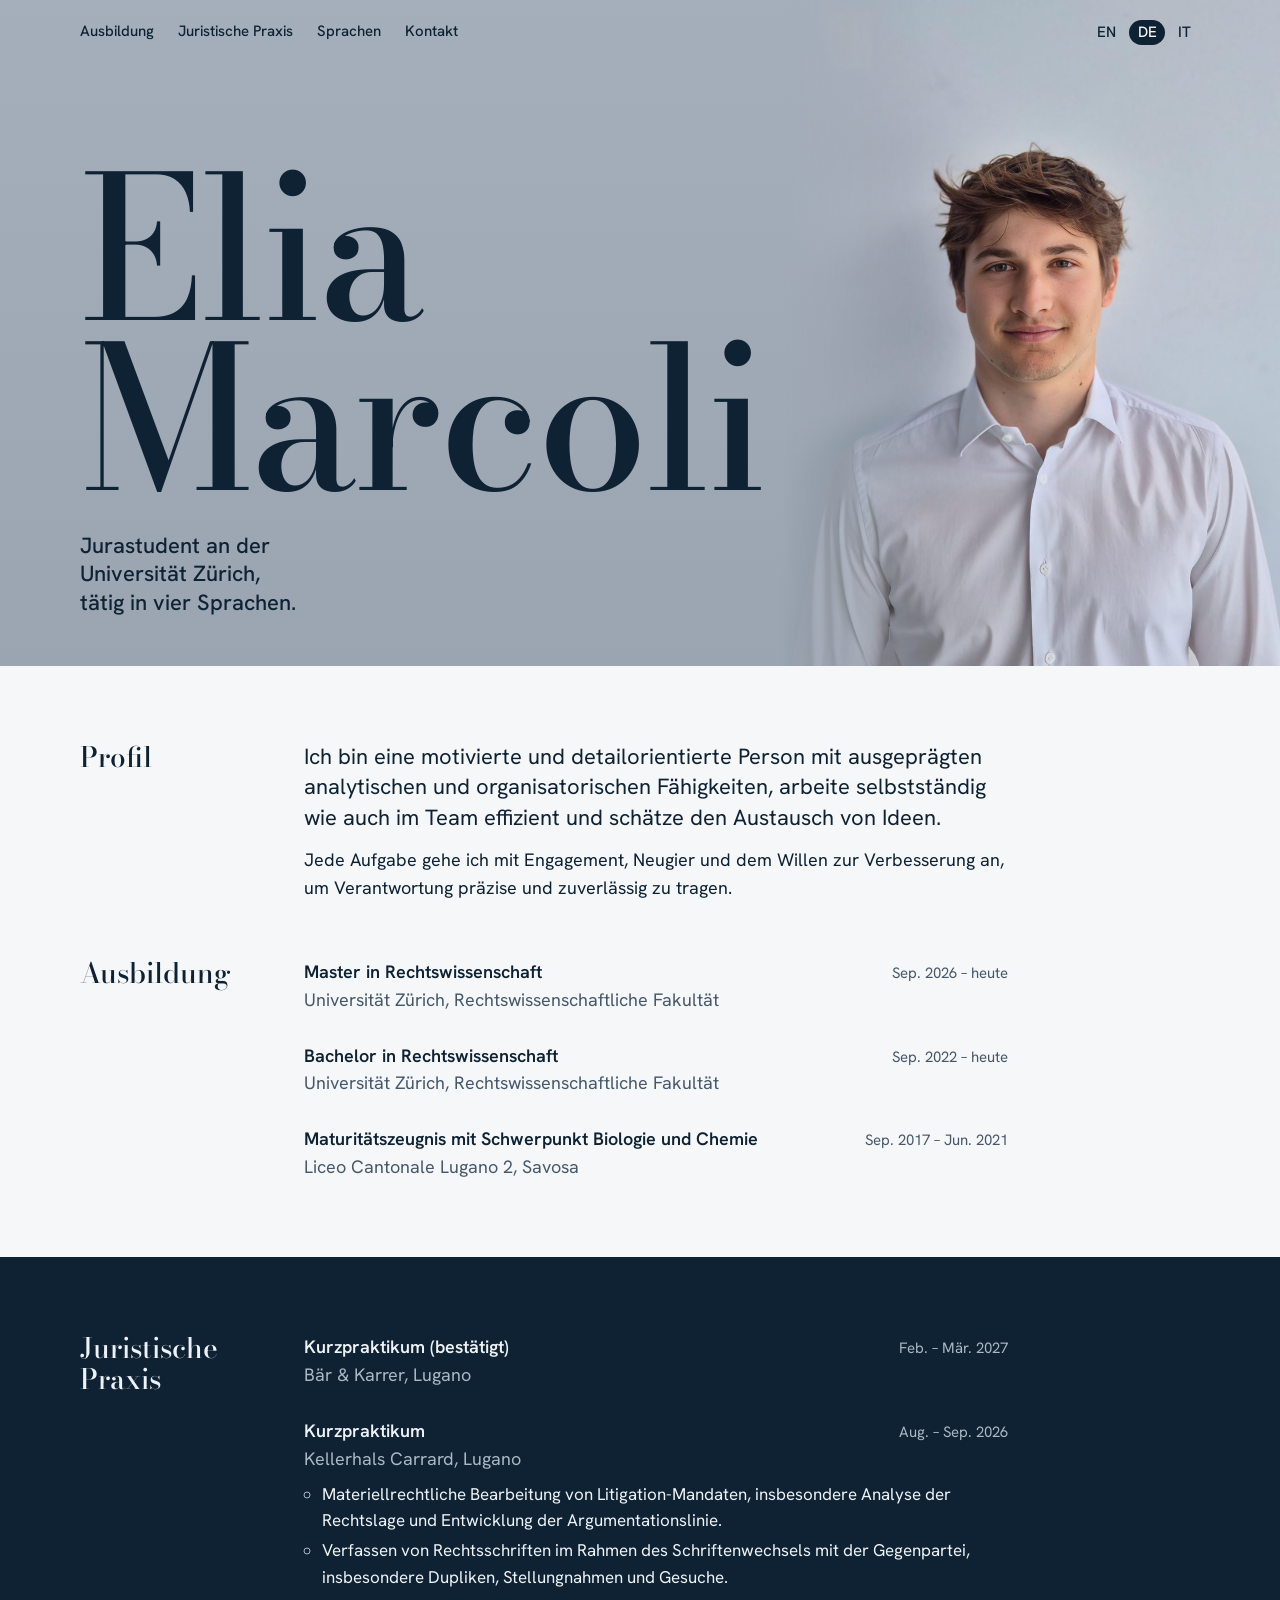
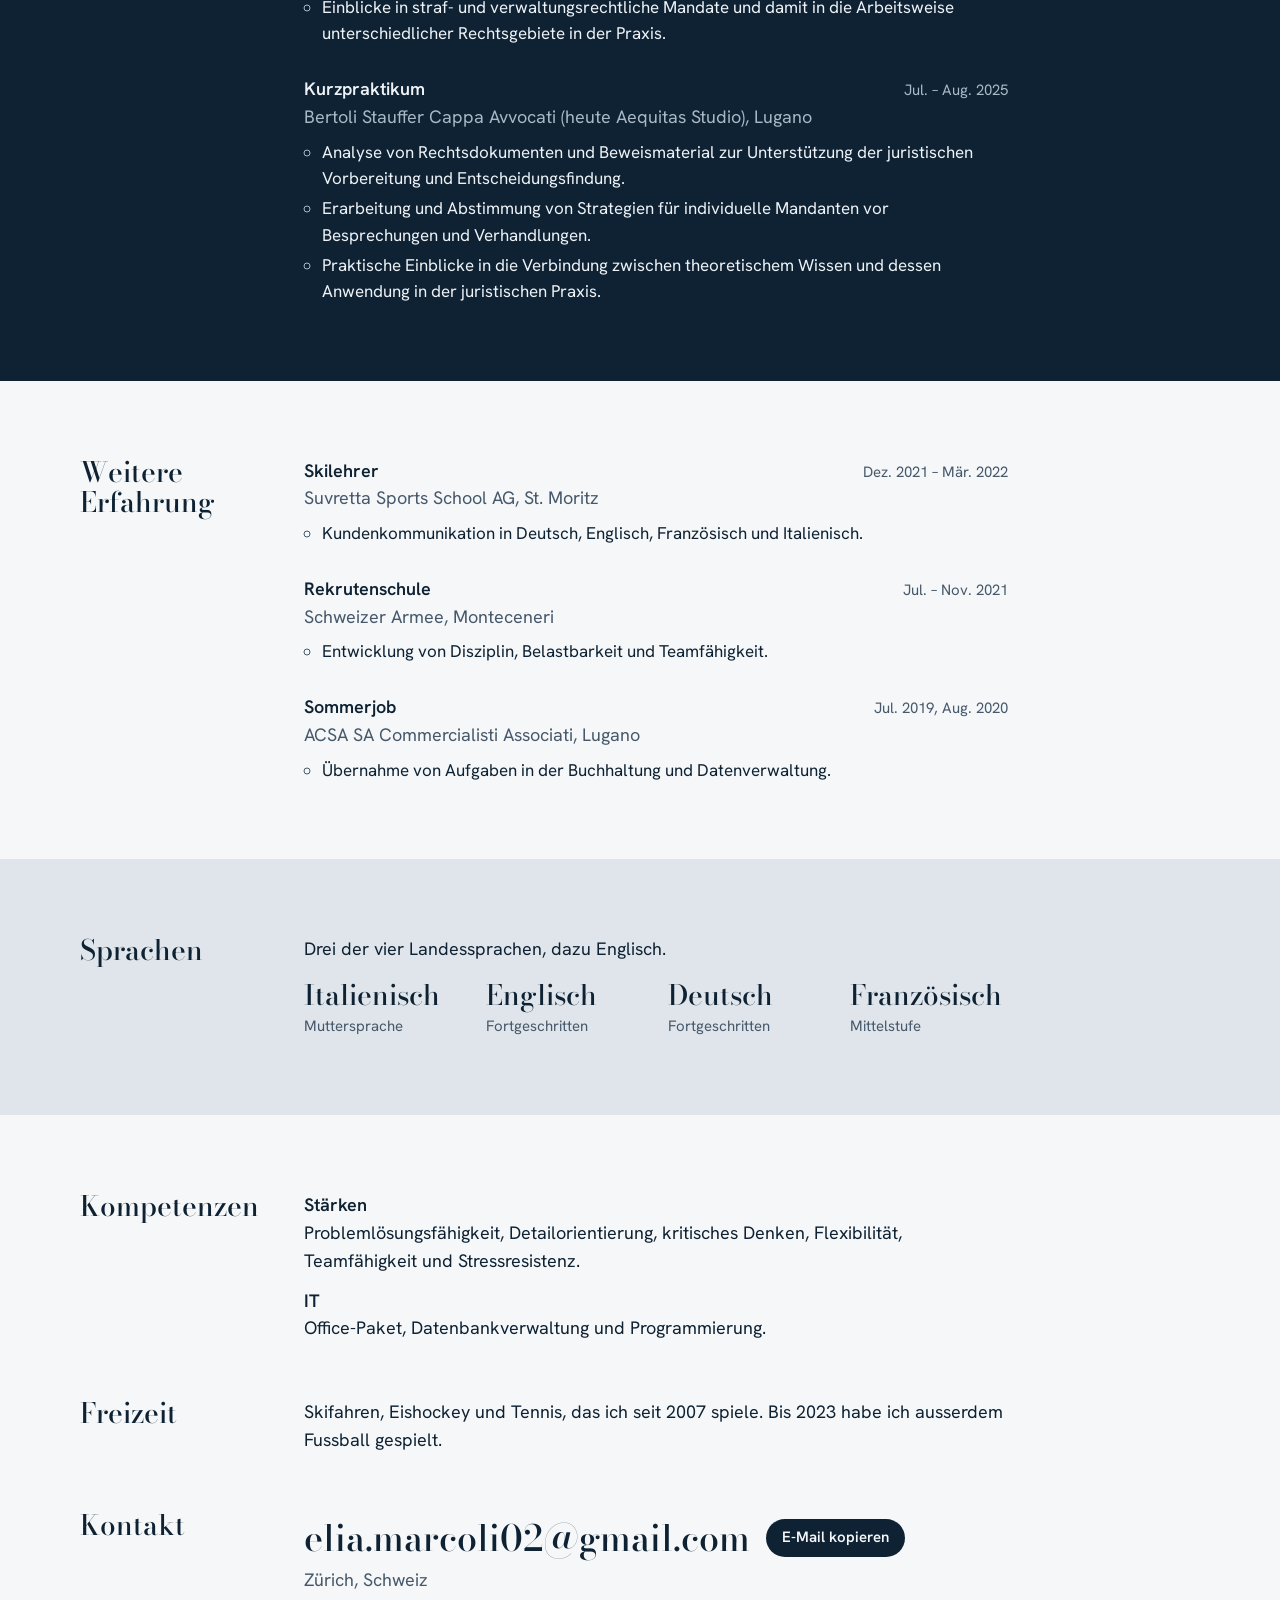
==== de/index.html @ ed9b74dc "Add files via upload" ====
<!doctype html>
<html lang="de-CH">
<head>
<meta charset="utf-8">
<meta name="viewport" content="width=device-width, initial-scale=1, viewport-fit=cover">
<title>Elia Marcoli</title>
<meta name="description" content="Elia Marcoli, Jurastudent an der Universität Zürich.">
<link rel="canonical" href="https://eliamarcoli.ch/de/">
<link rel="alternate" hreflang="en" href="https://eliamarcoli.ch/">
<link rel="alternate" hreflang="de" href="https://eliamarcoli.ch/de/">
<link rel="alternate" hreflang="it" href="https://eliamarcoli.ch/it/">
<meta property="og:title" content="Elia Marcoli">
<meta property="og:description" content="Jurastudent an der Universität Zürich.">
<meta property="og:type" content="profile">
<meta property="og:url" content="https://eliamarcoli.ch/de/">
<meta property="og:image" content="https://eliamarcoli.ch/elia-marcoli.jpg">
<link rel="preconnect" href="https://fonts.googleapis.com">
<link rel="preconnect" href="https://fonts.gstatic.com" crossorigin>
<link rel="stylesheet" href="https://fonts.googleapis.com/css2?family=Bodoni+Moda:ital,opsz,wght@0,6..96,400..700;1,6..96,400..700&family=Hanken+Grotesk:wght@400;500;600&display=swap">
<link rel="stylesheet" href="../styles.css">
</head>
<body>

<header class="hero">
  <div class="wrap">
    <nav class="top" aria-label="Abschnitte">
      <a href="#ausbildung">Ausbildung</a>
      <a href="#praxis">Juristische Praxis</a>
      <a href="#sprachen">Sprachen</a>
      <a href="#kontakt">Kontakt</a>
      <span class="lang-switch">
        <a href="../" hreflang="en" lang="en" title="English">EN</a>
        <a href="./" aria-current="page" title="Deutsch">DE</a>
        <a href="../it/" hreflang="it" lang="it" title="Italiano">IT</a>
      </span>
    </nav>
    <div>
      <h1><span>Elia</span> <span>Marcoli</span></h1>
      <p>Jurastudent an der Universität Zürich, tätig in vier Sprachen.</p>
    </div>
  </div>
  <img src="../elia-marcoli.jpg" alt="Porträt von Elia Marcoli in weissem Hemd" width="900" height="1200">
</header>

<main>
  <div class="band">
    <div class="wrap">
      <section class="sec" id="profil">
        <h2>Profil</h2>
        <div class="body">
          <p class="lead">Ich bin eine motivierte und detailorientierte Person mit ausgeprägten analytischen und organisatorischen Fähigkeiten, arbeite selbstständig wie auch im Team effizient und schätze den Austausch von Ideen.</p>
          <p>Jede Aufgabe gehe ich mit Engagement, Neugier und dem Willen zur Verbesserung an, um Verantwortung präzise und zuverlässig zu tragen.</p>
        </div>
      </section>

      <section class="sec" id="ausbildung">
        <h2>Ausbildung</h2>
        <div class="body">
          <ul class="entries">
            <li>
              <div class="entry"><strong>Master in Rechtswissenschaft</strong><time>Sep. 2026 – heute</time></div>
              <span class="place">Universität Zürich, Rechtswissenschaftliche Fakultät</span>
            </li>
            <li>
              <div class="entry"><strong>Bachelor in Rechtswissenschaft</strong><time>Sep. 2022 – heute</time></div>
              <span class="place">Universität Zürich, Rechtswissenschaftliche Fakultät</span>
            </li>
            <li>
              <div class="entry"><strong>Maturitätszeugnis mit Schwerpunkt Biologie und Chemie</strong><time>Sep. 2017 – Jun. 2021</time></div>
              <span class="place">Liceo Cantonale Lugano 2, Savosa</span>
            </li>
          </ul>
        </div>
      </section>
    </div>
  </div>

  <div class="band band--ink">
    <div class="wrap">
      <section class="sec" id="praxis">
        <h2>Juristische Praxis</h2>
        <div class="body">
          <ul class="entries">
            <li>
              <div class="entry"><strong>Kurzpraktikum (bestätigt)</strong><time>Feb. – Mär. 2027</time></div>
              <span class="place">Bär &amp; Karrer, Lugano</span>
            </li>
            <li>
              <div class="entry"><strong>Kurzpraktikum</strong><time>Aug. – Sep. 2026</time></div>
              <span class="place">Kellerhals Carrard, Lugano</span>
              <ul class="points">
                <li>Materiellrechtliche Bearbeitung von Litigation-Mandaten, insbesondere Analyse der Rechtslage und Entwicklung der Argumentationslinie.</li>
                <li>Verfassen von Rechtsschriften im Rahmen des Schriftenwechsels mit der Gegenpartei, insbesondere Dupliken, Stellungnahmen und Gesuche.</li>
                <li>Einblicke in straf- und verwaltungsrechtliche Mandate und damit in die Arbeitsweise unterschiedlicher Rechtsgebiete in der Praxis.</li>
              </ul>
            </li>
            <li>
              <div class="entry"><strong>Kurzpraktikum</strong><time>Jul. – Aug. 2025</time></div>
              <span class="place">Bertoli Stauffer Cappa Avvocati (heute Aequitas Studio), Lugano</span>
              <ul class="points">
                <li>Analyse von Rechtsdokumenten und Beweismaterial zur Unterstützung der juristischen Vorbereitung und Entscheidungsfindung.</li>
                <li>Erarbeitung und Abstimmung von Strategien für individuelle Mandanten vor Besprechungen und Verhandlungen.</li>
                <li>Praktische Einblicke in die Verbindung zwischen theoretischem Wissen und dessen Anwendung in der juristischen Praxis.</li>
              </ul>
            </li>
          </ul>
        </div>
      </section>
    </div>
  </div>

  <div class="band">
    <div class="wrap">
      <section class="sec" id="erfahrung">
        <h2>Weitere Erfahrung</h2>
        <div class="body">
          <ul class="entries">
            <li>
              <div class="entry"><strong>Skilehrer</strong><time>Dez. 2021 – Mär. 2022</time></div>
              <span class="place">Suvretta Sports School AG, St. Moritz</span>
              <ul class="points">
                <li>Kundenkommunikation in Deutsch, Englisch, Französisch und Italienisch.</li>
              </ul>
            </li>
            <li>
              <div class="entry"><strong>Rekrutenschule</strong><time>Jul. – Nov. 2021</time></div>
              <span class="place">Schweizer Armee, Monteceneri</span>
              <ul class="points">
                <li>Entwicklung von Disziplin, Belastbarkeit und Teamfähigkeit.</li>
              </ul>
            </li>
            <li>
              <div class="entry"><strong>Sommerjob</strong><time>Jul. 2019, Aug. 2020</time></div>
              <span class="place">ACSA SA Commercialisti Associati, Lugano</span>
              <ul class="points">
                <li>Übernahme von Aufgaben in der Buchhaltung und Datenverwaltung.</li>
              </ul>
            </li>
          </ul>
        </div>
      </section>
    </div>
  </div>

  <div class="band band--wall">
    <div class="wrap">
      <section class="sec" id="sprachen">
        <h2>Sprachen</h2>
        <div class="body">
          <p>Drei der vier Landessprachen, dazu Englisch.</p>
          <ul class="langs">
            <li><b>Italienisch</b><span>Muttersprache</span></li>
            <li><b>Englisch</b><span>Fortgeschritten</span></li>
            <li><b>Deutsch</b><span>Fortgeschritten</span></li>
            <li><b>Französisch</b><span>Mittelstufe</span></li>
          </ul>
        </div>
      </section>
    </div>
  </div>

  <div class="band">
    <div class="wrap">
      <section class="sec" id="kompetenzen">
        <h2>Kompetenzen</h2>
        <div class="body">
          <dl class="skills">
            <div><dt>Stärken</dt><dd>Problemlösungsfähigkeit, Detailorientierung, kritisches Denken, Flexibilität, Teamfähigkeit und Stressresistenz.</dd></div>
            <div><dt>IT</dt><dd>Office-Paket, Datenbankverwaltung und Programmierung.</dd></div>
          </dl>
        </div>
      </section>

      <section class="sec" id="freizeit">
        <h2>Freizeit</h2>
        <div class="body">
          <p>Skifahren, Eishockey und Tennis, das ich seit 2007 spiele. Bis 2023 habe ich ausserdem Fussball gespielt.</p>
        </div>
      </section>

      <section class="sec" id="kontakt">
        <h2>Kontakt</h2>
        <div class="body">
          <div class="contact">
            <span class="addr" id="email">elia.marcoli02@gmail.com</span>
            <button type="button" id="copy" data-done="Kopiert" data-fallback="Mit Ctrl+C kopieren">E-Mail kopieren</button>
          </div>
          <p class="place">Zürich, Schweiz</p>
        </div>
      </section>
    </div>
  </div>
</main>

<script>
  const btn = document.getElementById('copy');
  const addr = document.getElementById('email');
  const label = btn.textContent;
  btn.addEventListener('click', async () => {
    try {
      await navigator.clipboard.writeText(addr.textContent);
      btn.textContent = btn.dataset.done;
    } catch (e) {
      const range = document.createRange();
      range.selectNodeContents(addr);
      const sel = getSelection();
      sel.removeAllRanges();
      sel.addRange(range);
      btn.textContent = btn.dataset.fallback;
    }
    setTimeout(() => { btn.textContent = label; }, 2500);
  });
</script>
</body>
</html>
---- styles.css ----
/* The portrait's wall colour opens the page, so the photo dissolves into the
   hero. Below, a plain two-column CV: section title left, entries right. */
:root {
  color-scheme: light;
  --wall: #a5afbb;
  --wall-low: #9ba5b1;
  --wall-pale: #dfe5eb;
  --paper: #f5f7f9;
  --ink: #0e2233;
  --ink-soft: #46586a;
  --on-ink: #eef2f6;
  --on-ink-soft: #a9b8c6;
  --display: "Bodoni Moda", "Didot", "Bodoni 72", Georgia, serif;
  --text: "Hanken Grotesk", "Helvetica Neue", Arial, sans-serif;
}

* { box-sizing: border-box; }
html { scroll-behavior: smooth; }
body {
  margin: 0;
  background: var(--paper);
  color: var(--ink);
  font-family: var(--text);
  font-size: 1.125rem;
  line-height: 1.55;
  -webkit-font-smoothing: antialiased;
}
img { max-width: 100%; }
a { color: inherit; }
:focus-visible { outline: 2px solid currentColor; outline-offset: 3px; }

.wrap {
  max-width: 72rem;
  margin-inline: auto;
  padding-left: max(16px, env(safe-area-inset-left, 0px));
  padding-right: max(16px, env(safe-area-inset-right, 0px));
}

/* Hero */
.hero {
  position: relative;
  overflow: hidden;
  background: linear-gradient(180deg, var(--wall) 0%, var(--wall-low) 100%);
}
.hero .wrap {
  position: relative;
  z-index: 1;
  display: flex;
  flex-direction: column;
  justify-content: space-between;
  gap: 3rem;
  min-height: clamp(34rem, 52vw, 46rem);
  padding-block: 1.25rem 3rem;
}
.top { display: flex; flex-wrap: wrap; gap: .25rem 1.5rem; font-size: .9375rem; font-weight: 500; }
.top a { text-decoration: none; }
.top a:hover { text-decoration: underline; text-underline-offset: .2em; }
.lang-switch { margin-left: auto; display: flex; gap: .25rem; }
.lang-switch a { padding: .05rem .55rem; border-radius: 999px; }
.lang-switch a[aria-current="page"] { background: var(--ink); color: var(--paper); }
.lang-switch a:not([aria-current]):hover { text-decoration: underline; text-underline-offset: .2em; }
.hero h1 {
  margin: 0;
  font-family: var(--display);
  font-size: clamp(4.75rem, 15.5vw, 13.5rem);
  font-weight: 500;
  font-variation-settings: "opsz" 14;
  line-height: .86;
  letter-spacing: -.02em;
}
.hero h1 span { display: block; }
.hero p { margin: 1.75rem 0 0; font-size: 1.375rem; line-height: 1.3; font-weight: 500; max-width: 24ch; text-wrap: balance; }
.hero img {
  position: absolute;
  right: 0;
  bottom: 0;
  height: 100%;
  width: auto;
  max-width: none;
  -webkit-mask-image: linear-gradient(to right, transparent 0, #000 30%);
  mask-image: linear-gradient(to right, transparent 0, #000 30%);
}

/* Sections */
.band { padding-block: clamp(1.5rem, 4vw, 3rem); }
.band--ink { background: var(--ink); color: var(--on-ink); }
.band--wall { background: var(--wall-pale); }
.sec {
  display: grid;
  grid-template-columns: 11rem minmax(0, 1fr);
  gap: .5rem 3rem;
  padding-block: 1.75rem;
  scroll-margin-top: 1rem;
}
.sec h2 {
  margin: 0;
  font-family: var(--display);
  font-size: 1.75rem;
  font-weight: 500;
  line-height: 1.1;
  text-wrap: balance;
}
.body { min-width: 0; max-width: 44rem; }
.body > p { margin: 0; }
.body > p + p { margin-top: .75rem; }
.lead { font-size: 1.375rem; line-height: 1.4; }

.entries { list-style: none; margin: 0; padding: 0; display: grid; gap: 1.75rem; }
.entry { display: flex; flex-wrap: wrap; justify-content: space-between; gap: 0 1.5rem; align-items: baseline; }
.entry strong { font-weight: 600; }
.entry time { font-size: .9375rem; color: var(--ink-soft); font-variant-numeric: tabular-nums; white-space: nowrap; }
.place { display: block; color: var(--ink-soft); }
.band--ink .entry time, .band--ink .place { color: var(--on-ink-soft); }
.points { margin: .5rem 0 0; padding-left: 1.1rem; font-size: 1.0625rem; }
.points li + li { margin-top: .25rem; }
.points li::marker { color: var(--ink-soft); }
.band--ink .points li::marker { color: var(--on-ink-soft); }

.skills { margin: 0; display: grid; gap: .75rem; }
.skills dt { font-weight: 600; }
.skills dd { margin: 0; }

.langs { list-style: none; margin: 1rem 0 0; padding: 0; display: grid; grid-template-columns: repeat(auto-fit, minmax(9rem, 1fr)); gap: 1rem 1.5rem; }
.langs b { display: block; font-family: var(--display); font-size: 1.75rem; font-weight: 500; line-height: 1.15; }
.langs span { font-size: .9375rem; color: var(--ink-soft); }

.contact { display: flex; flex-wrap: wrap; align-items: center; gap: .5rem 1rem; }
.addr { font-family: var(--display); font-size: clamp(1.5rem, 4vw, 2.25rem); font-weight: 500; overflow-wrap: anywhere; min-width: 0; }
button {
  font: inherit; font-size: .9375rem; font-weight: 600;
  color: var(--paper); background: var(--ink);
  border: 0; border-radius: 999px;
  padding: .45rem 1rem; cursor: pointer;
}
button:hover { background: var(--ink-soft); }

@media (max-width: 820px) {
  .hero .wrap { min-height: 0; gap: 2rem; padding-block-end: 1.5rem; }
  .hero img {
    position: static;
    display: block;
    width: min(100%, 30rem);
    height: auto;
    margin-left: auto;
    -webkit-mask-image: linear-gradient(to bottom, transparent 0, #000 18%);
    mask-image: linear-gradient(to bottom, transparent 0, #000 18%);
  }
  .sec { grid-template-columns: minmax(0, 1fr); }
  .sec h2 { margin-bottom: .75rem; }
}
@media (prefers-reduced-motion: reduce) { html { scroll-behavior: auto; } }
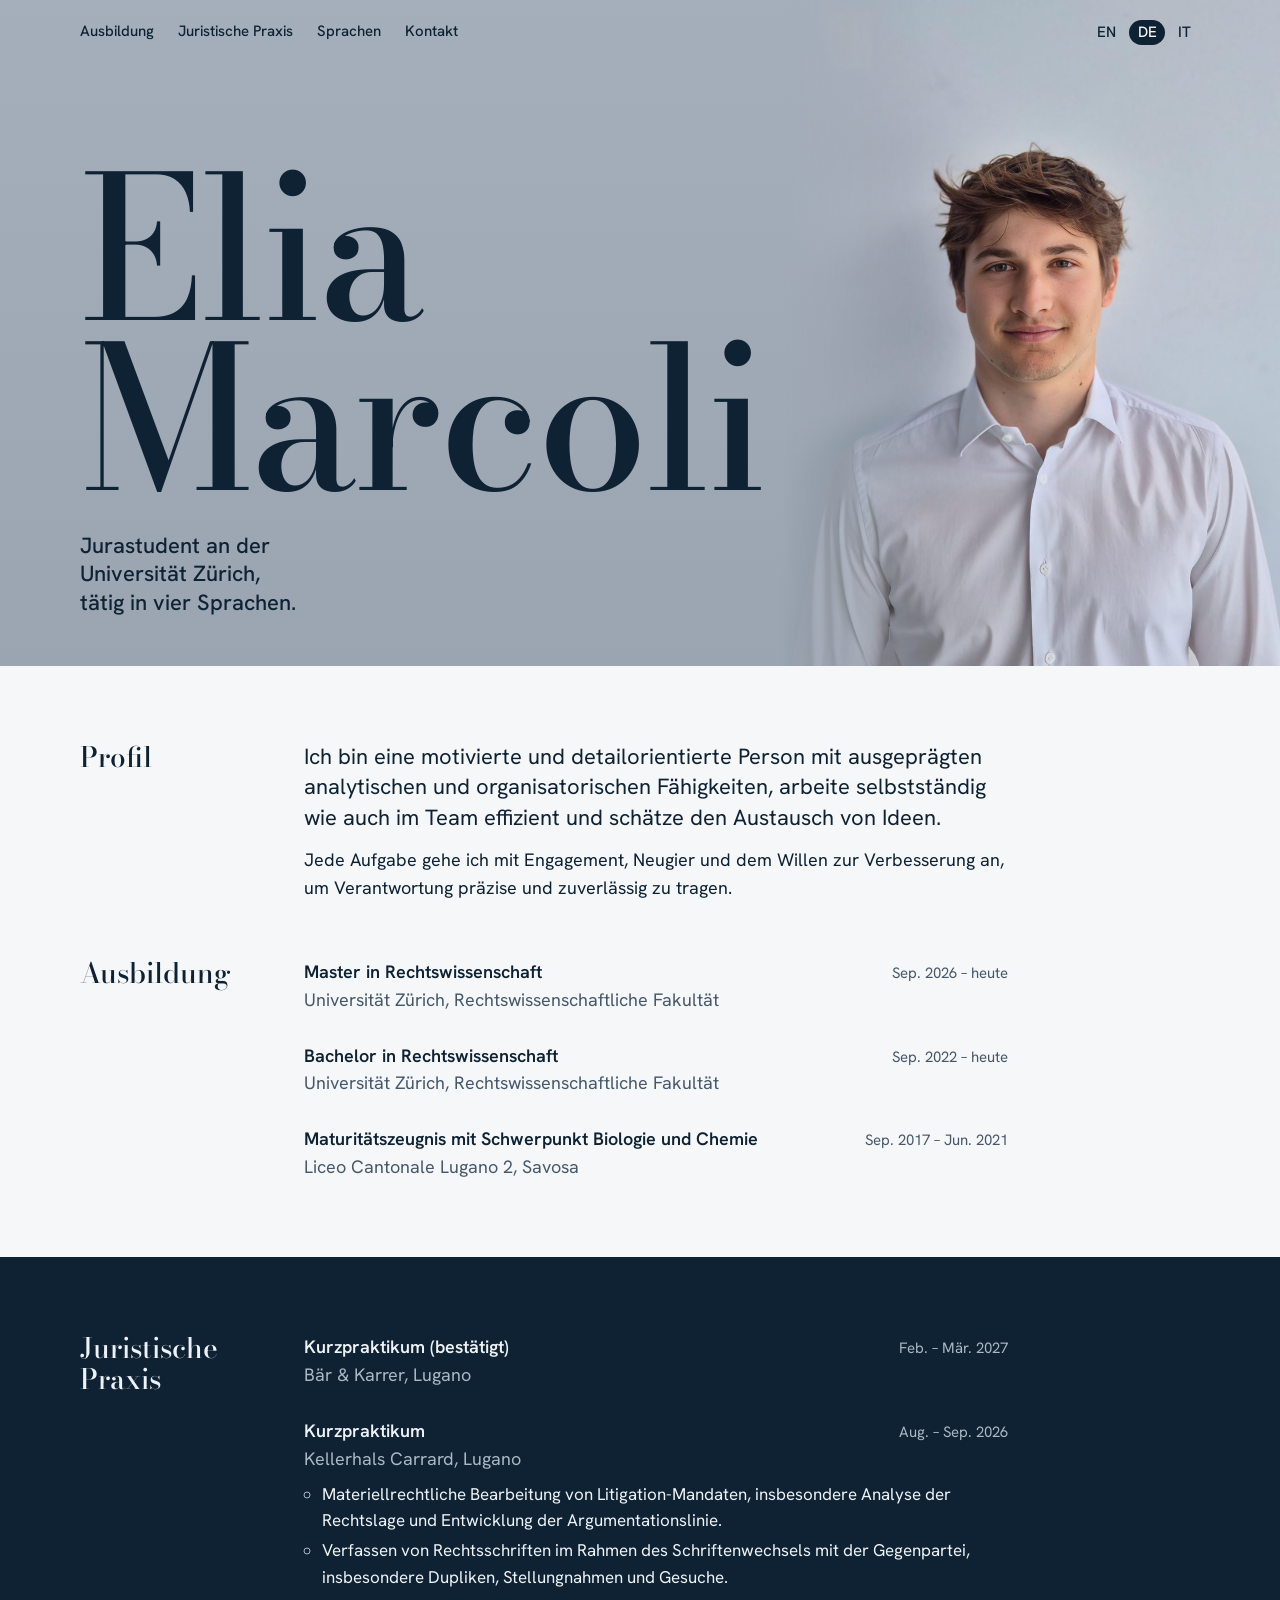
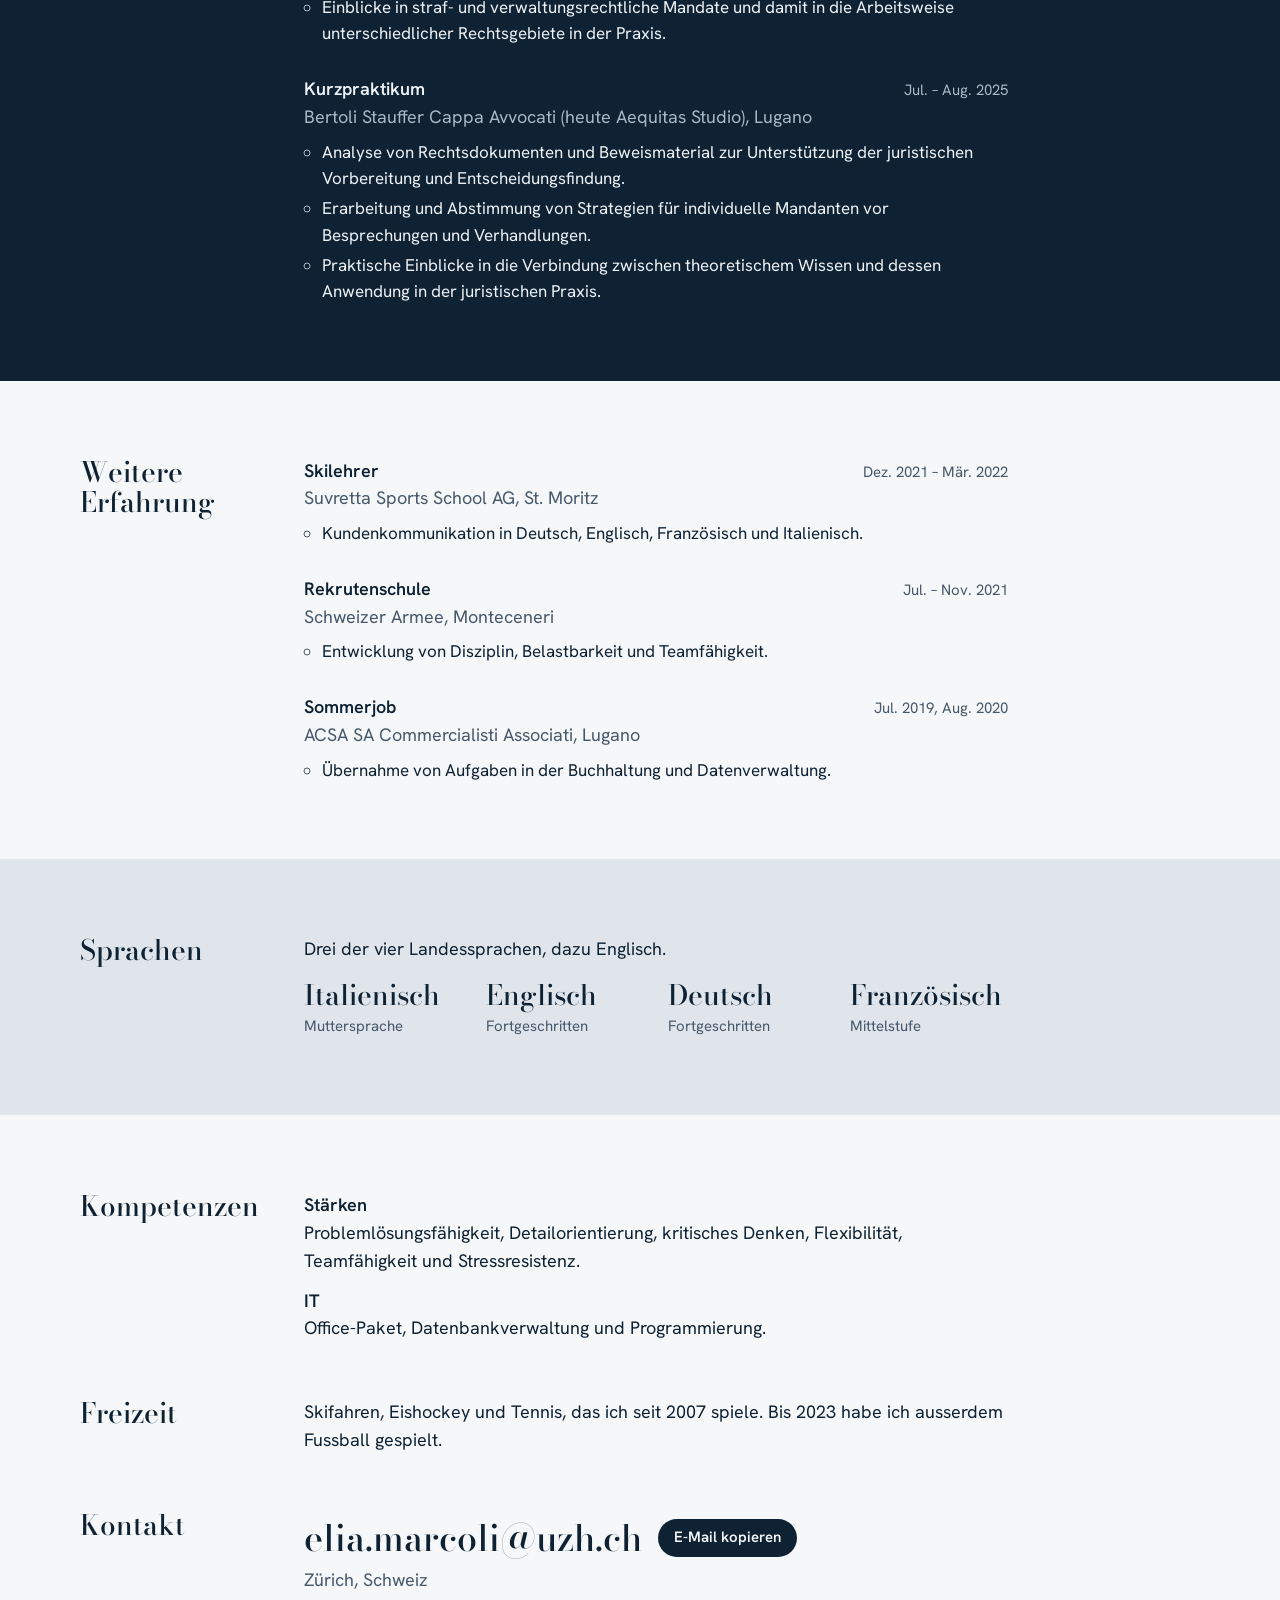
==== commit dea84fcc: "Add files via upload" ====
--- a/de/index.html
+++ b/de/index.html
@@ -182,7 +182,7 @@
         <h2>Kontakt</h2>
         <div class="body">
           <div class="contact">
-            <span class="addr" id="email">elia.marcoli02@gmail.com</span>
+            <span class="addr" id="email">elia.marcoli@uzh.ch</span>
             <button type="button" id="copy" data-done="Kopiert" data-fallback="Mit Ctrl+C kopieren">E-Mail kopieren</button>
           </div>
           <p class="place">Zürich, Schweiz</p>
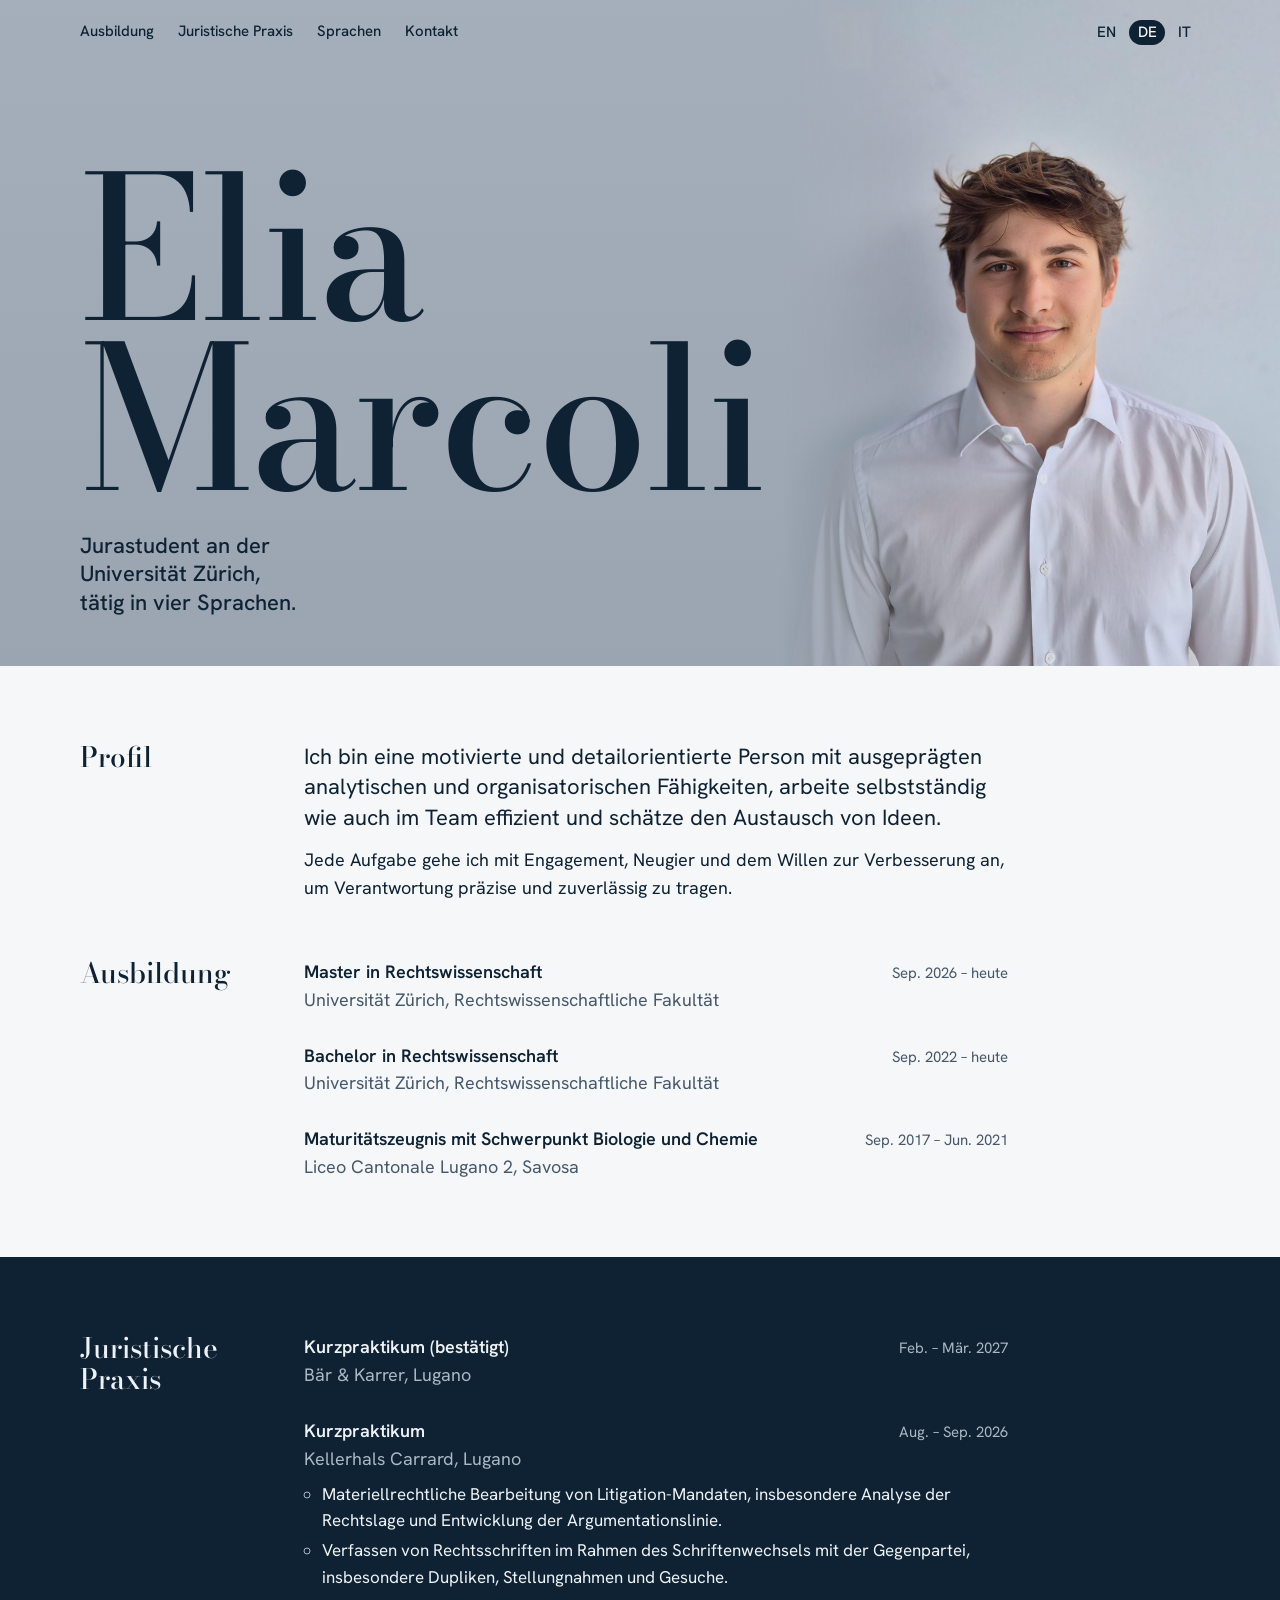
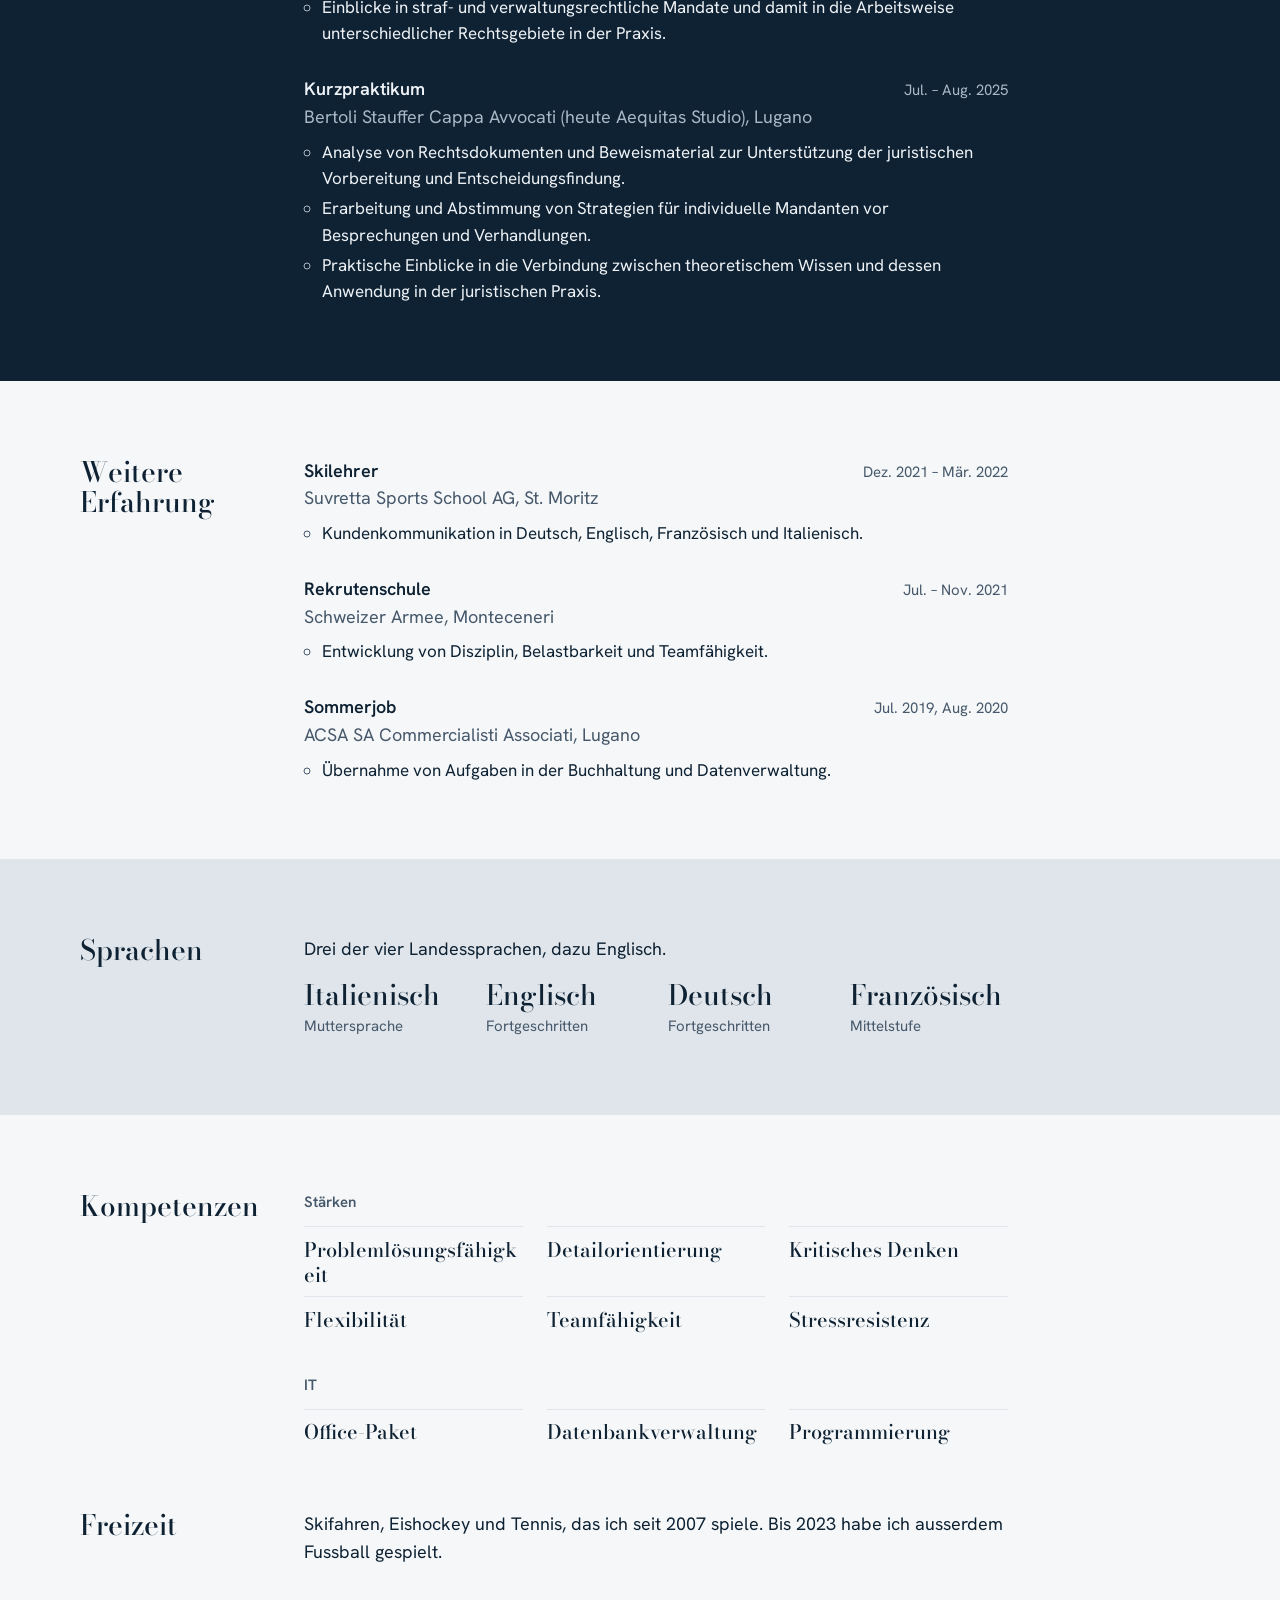
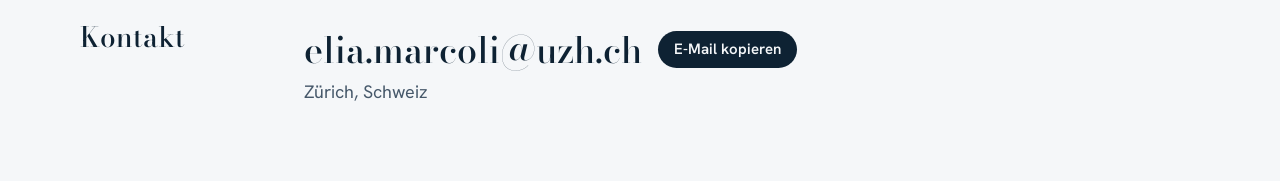
==== commit 29743111: "Add files via upload" ====
--- a/de/index.html
+++ b/de/index.html
@@ -164,10 +164,27 @@
       <section class="sec" id="kompetenzen">
         <h2>Kompetenzen</h2>
         <div class="body">
-          <dl class="skills">
-            <div><dt>Stärken</dt><dd>Problemlösungsfähigkeit, Detailorientierung, kritisches Denken, Flexibilität, Teamfähigkeit und Stressresistenz.</dd></div>
-            <div><dt>IT</dt><dd>Office-Paket, Datenbankverwaltung und Programmierung.</dd></div>
-          </dl>
+          <div class="skills">
+            <div>
+              <h3>Stärken</h3>
+              <ul>
+                <li>Problemlösungsfähigkeit</li>
+                <li>Detailorientierung</li>
+                <li>Kritisches Denken</li>
+                <li>Flexibilität</li>
+                <li>Teamfähigkeit</li>
+                <li>Stressresistenz</li>
+              </ul>
+            </div>
+            <div>
+              <h3>IT</h3>
+              <ul>
+                <li>Office-Paket</li>
+                <li>Datenbankverwaltung</li>
+                <li>Programmierung</li>
+              </ul>
+            </div>
+          </div>
         </div>
       </section>
 
--- a/styles.css
+++ b/styles.css
@@ -116,9 +116,18 @@
 .points li::marker { color: var(--ink-soft); }
 .band--ink .points li::marker { color: var(--on-ink-soft); }
 
-.skills { margin: 0; display: grid; gap: .75rem; }
-.skills dt { font-weight: 600; }
-.skills dd { margin: 0; }
+.skills { display: grid; gap: 2rem; }
+.skills h3 { margin: 0 0 .75rem; font-size: .9375rem; font-weight: 600; color: var(--ink-soft); }
+.skills ul {
+  list-style: none; margin: 0; padding: 0;
+  display: grid; grid-template-columns: repeat(auto-fill, minmax(13rem, 1fr)); gap: 0 1.5rem;
+}
+.skills li {
+  padding-block: .6rem;
+  border-top: 1px solid var(--wall-pale);
+  font-family: var(--display); font-size: 1.25rem; font-weight: 500; line-height: 1.25;
+  hyphens: auto; overflow-wrap: break-word;
+}
 
 .langs { list-style: none; margin: 1rem 0 0; padding: 0; display: grid; grid-template-columns: repeat(auto-fit, minmax(9rem, 1fr)); gap: 1rem 1.5rem; }
 .langs b { display: block; font-family: var(--display); font-size: 1.75rem; font-weight: 500; line-height: 1.15; }
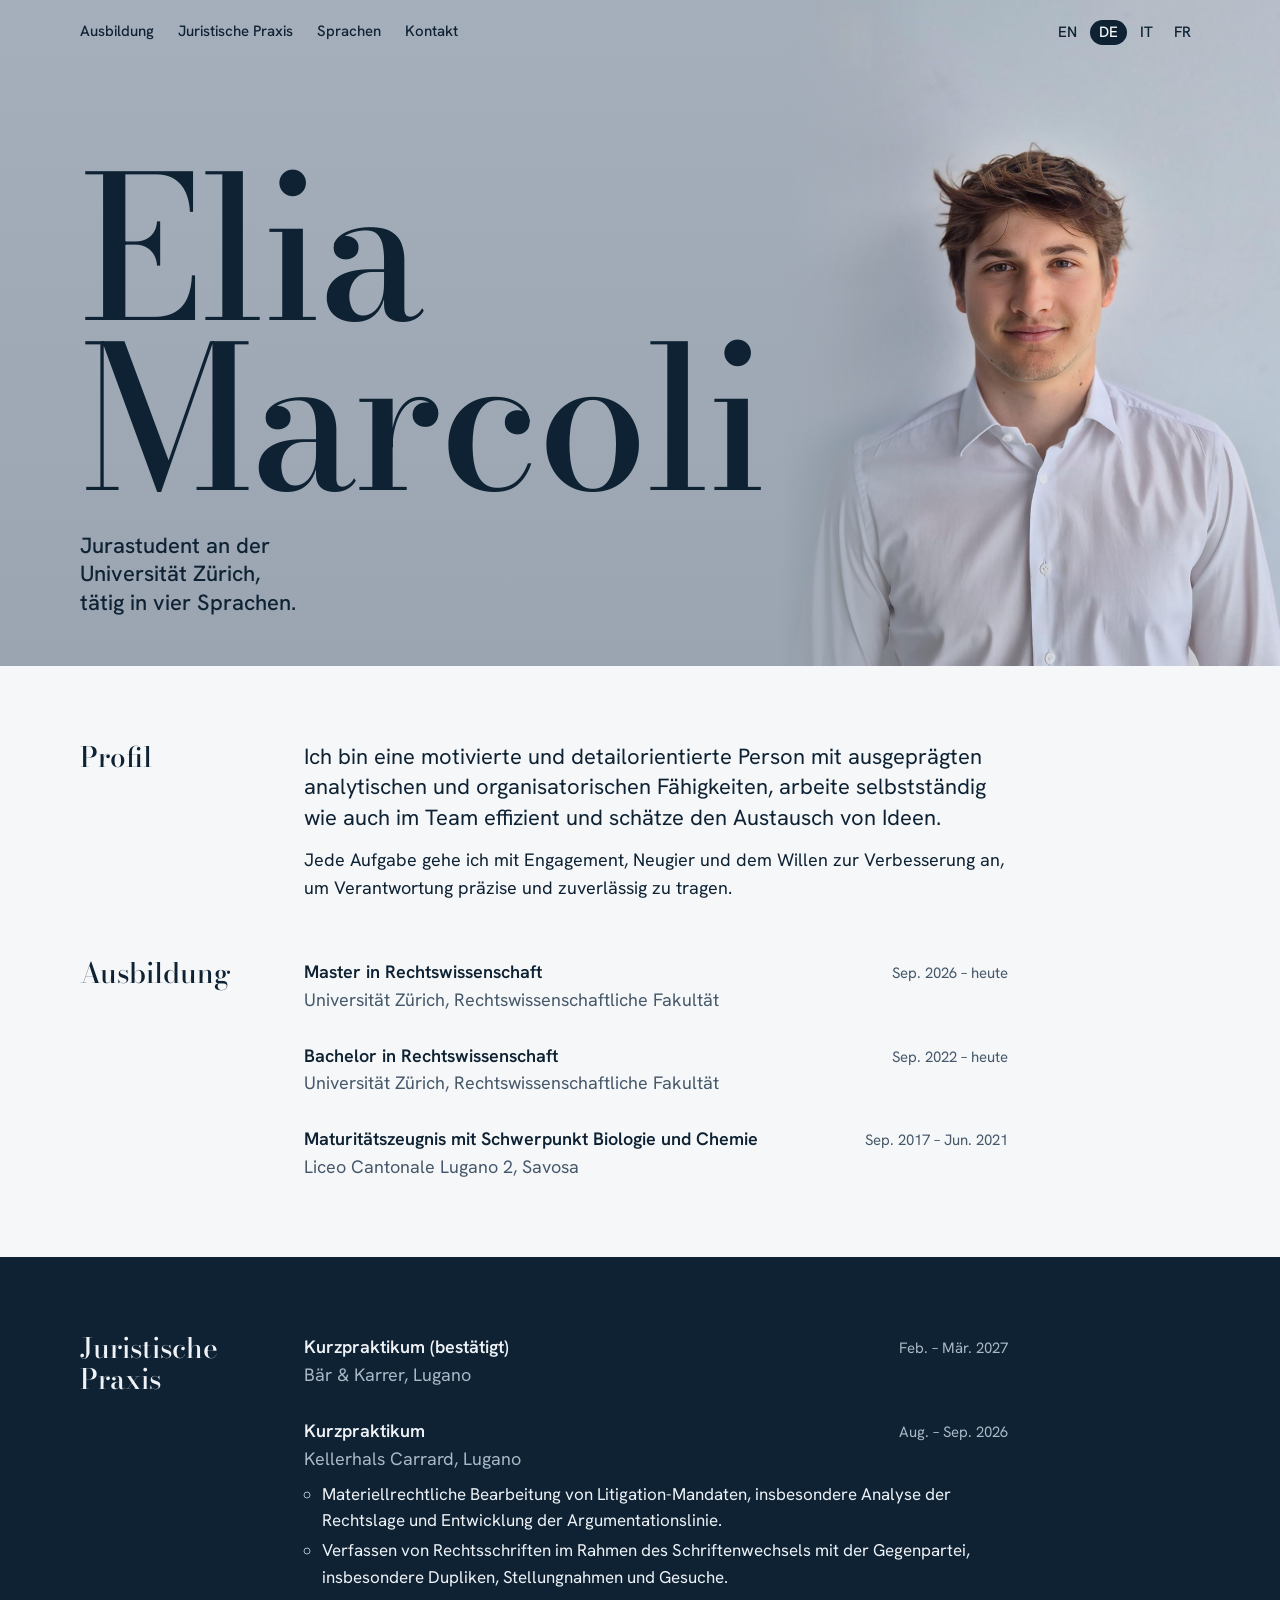
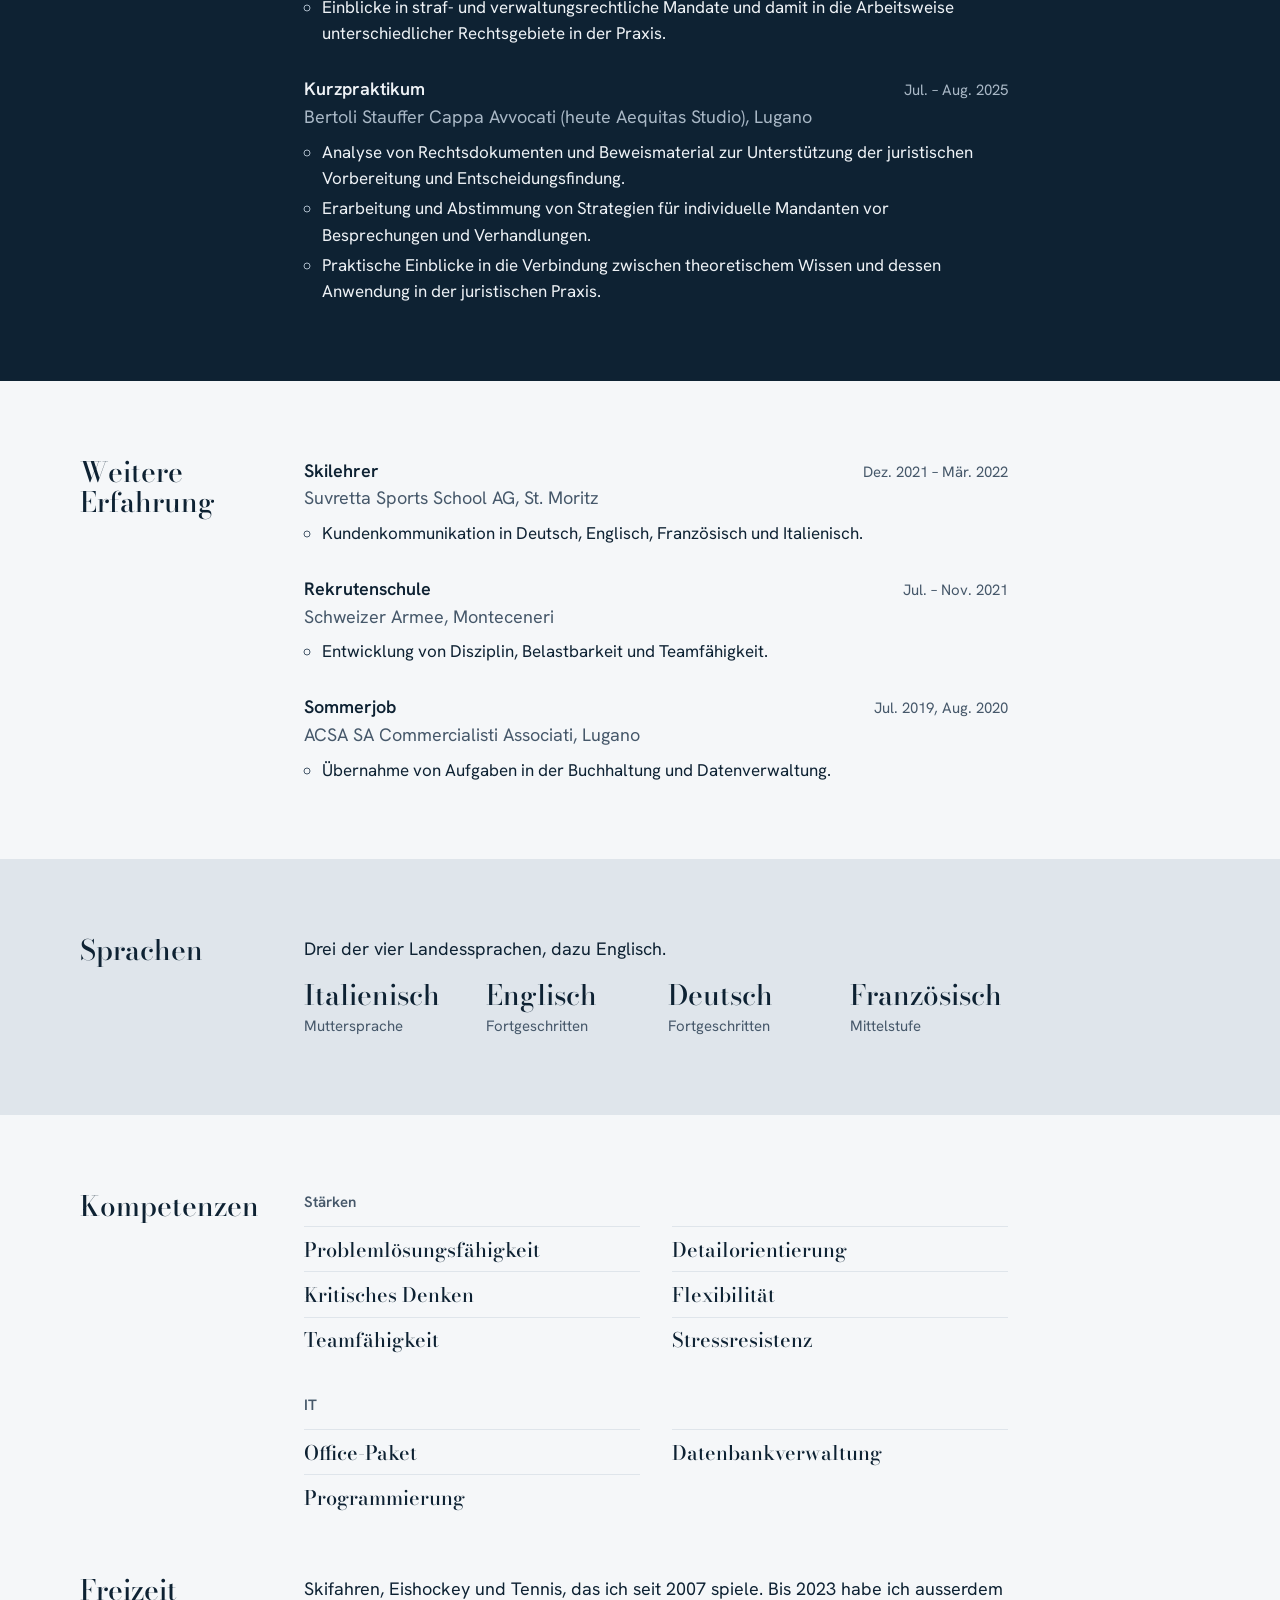
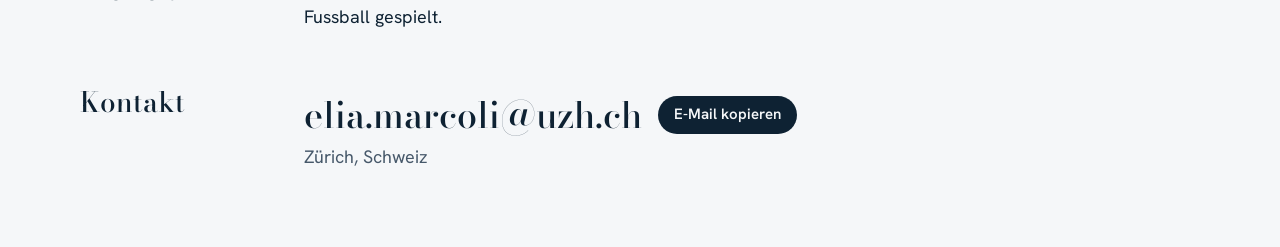
==== commit 38497720: "Add files via upload" ====
--- a/de/index.html
+++ b/de/index.html
@@ -9,6 +9,7 @@
 <link rel="alternate" hreflang="en" href="https://eliamarcoli.ch/">
 <link rel="alternate" hreflang="de" href="https://eliamarcoli.ch/de/">
 <link rel="alternate" hreflang="it" href="https://eliamarcoli.ch/it/">
+<link rel="alternate" hreflang="fr" href="https://eliamarcoli.ch/fr/">
 <meta property="og:title" content="Elia Marcoli">
 <meta property="og:description" content="Jurastudent an der Universität Zürich.">
 <meta property="og:type" content="profile">
@@ -32,6 +33,7 @@
         <a href="../" hreflang="en" lang="en" title="English">EN</a>
         <a href="./" aria-current="page" title="Deutsch">DE</a>
         <a href="../it/" hreflang="it" lang="it" title="Italiano">IT</a>
+        <a href="../fr/" hreflang="fr" lang="fr" title="Français">FR</a>
       </span>
     </nav>
     <div>
--- a/styles.css
+++ b/styles.css
@@ -120,13 +120,13 @@
 .skills h3 { margin: 0 0 .75rem; font-size: .9375rem; font-weight: 600; color: var(--ink-soft); }
 .skills ul {
   list-style: none; margin: 0; padding: 0;
-  display: grid; grid-template-columns: repeat(auto-fill, minmax(13rem, 1fr)); gap: 0 1.5rem;
+  display: grid; grid-template-columns: repeat(auto-fill, minmax(15.5rem, 1fr)); gap: 0 2rem;
 }
 .skills li {
   padding-block: .6rem;
   border-top: 1px solid var(--wall-pale);
   font-family: var(--display); font-size: 1.25rem; font-weight: 500; line-height: 1.25;
-  hyphens: auto; overflow-wrap: break-word;
+  overflow-wrap: break-word;
 }
 
 .langs { list-style: none; margin: 1rem 0 0; padding: 0; display: grid; grid-template-columns: repeat(auto-fit, minmax(9rem, 1fr)); gap: 1rem 1.5rem; }
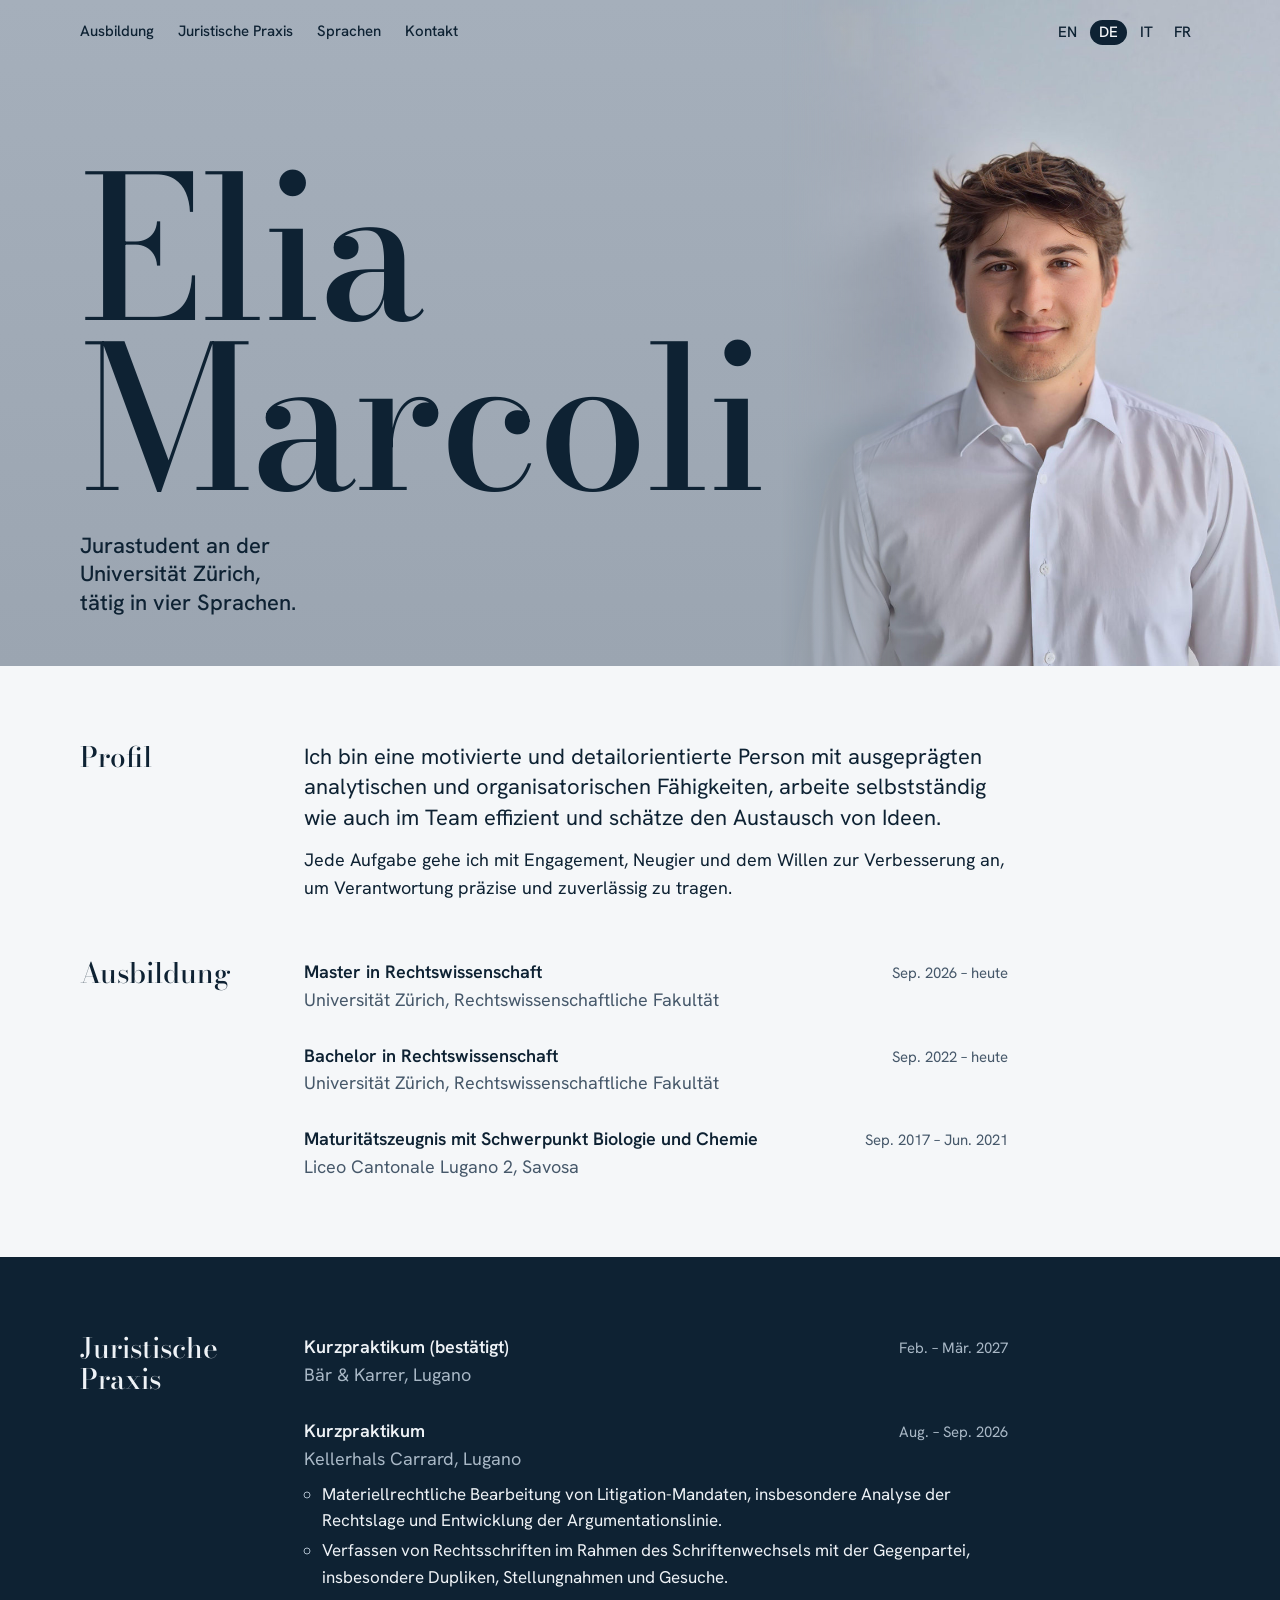
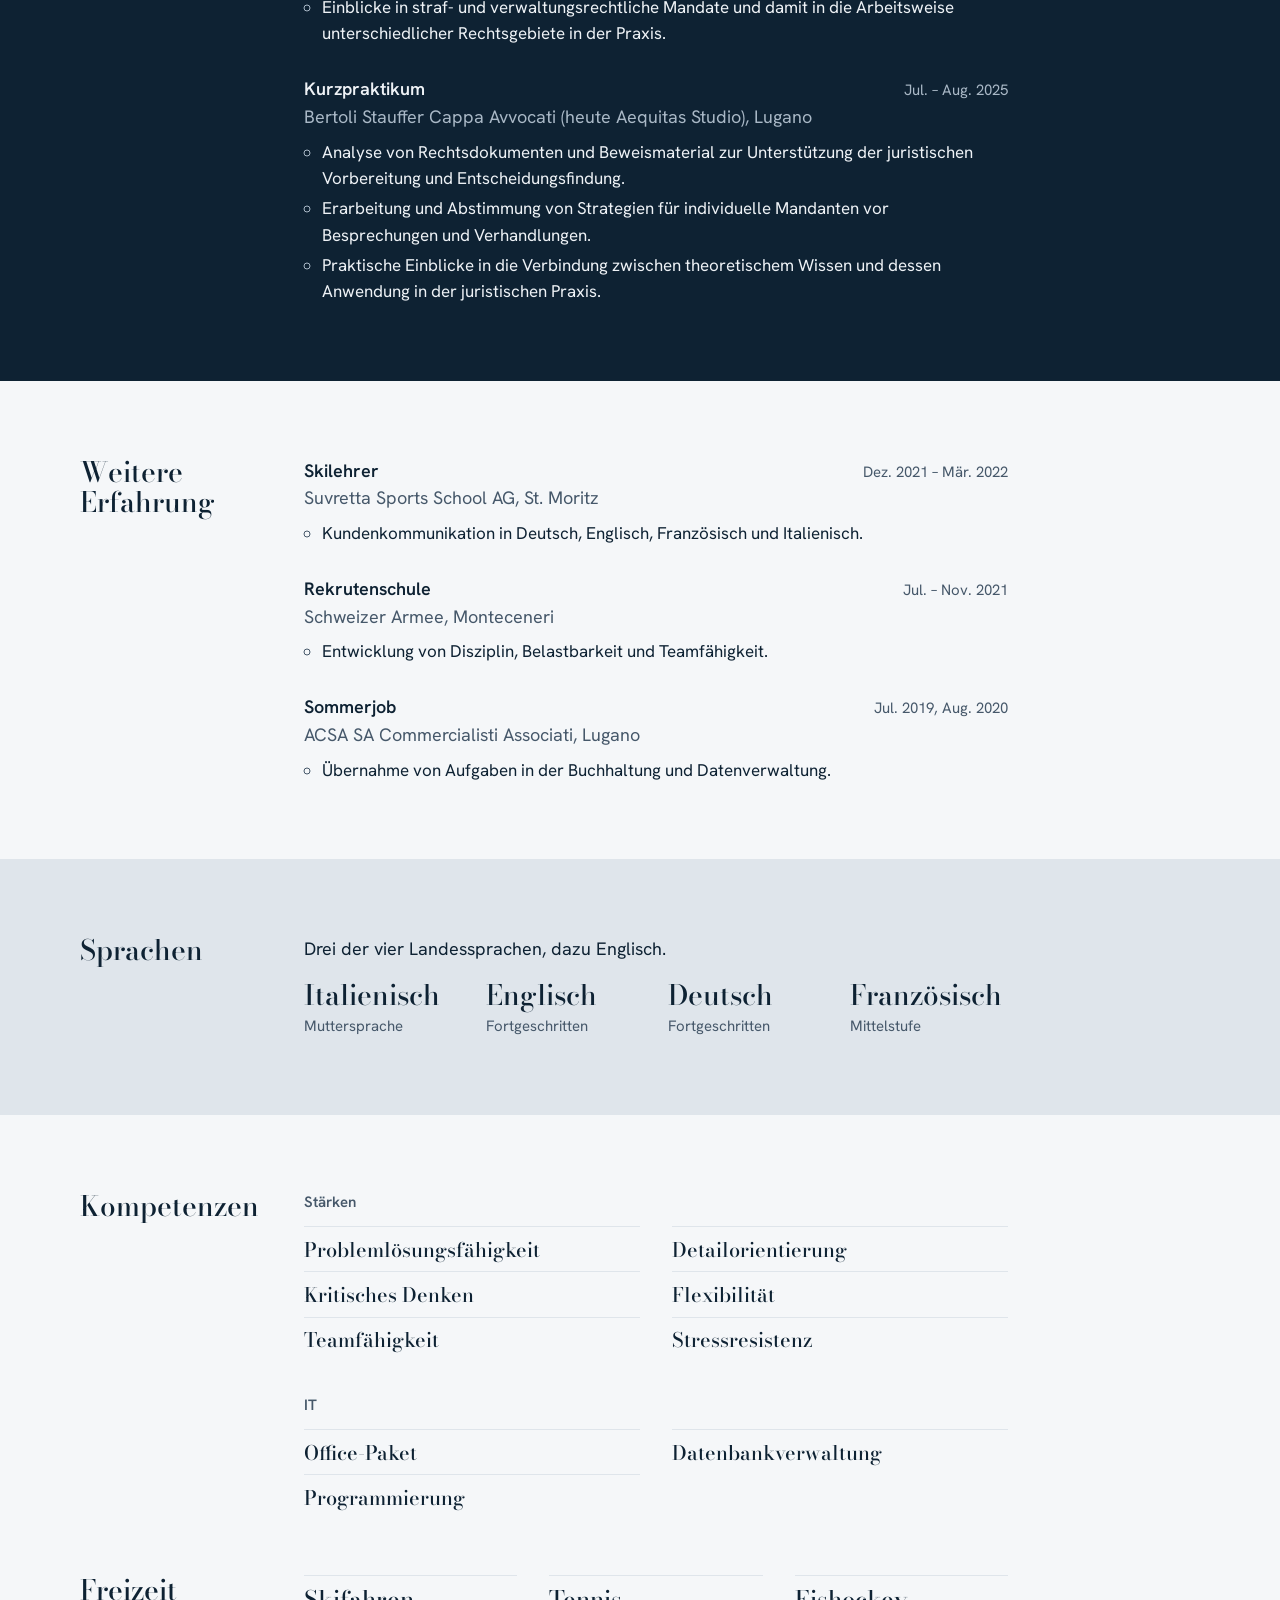
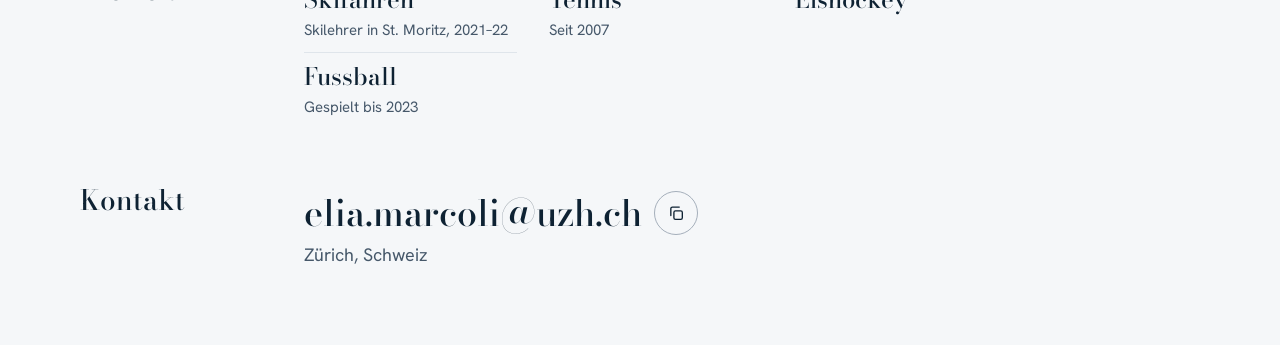
==== commit 96697861: "Add files via upload" ====
--- a/de/index.html
+++ b/de/index.html
@@ -18,7 +18,7 @@
 <link rel="preconnect" href="https://fonts.googleapis.com">
 <link rel="preconnect" href="https://fonts.gstatic.com" crossorigin>
 <link rel="stylesheet" href="https://fonts.googleapis.com/css2?family=Bodoni+Moda:ital,opsz,wght@0,6..96,400..700;1,6..96,400..700&family=Hanken+Grotesk:wght@400;500;600&display=swap">
-<link rel="stylesheet" href="../styles.css">
+<link rel="stylesheet" href="../styles.css?v=4">
 </head>
 <body>
 
@@ -193,7 +193,12 @@
       <section class="sec" id="freizeit">
         <h2>Freizeit</h2>
         <div class="body">
-          <p>Skifahren, Eishockey und Tennis, das ich seit 2007 spiele. Bis 2023 habe ich ausserdem Fussball gespielt.</p>
+          <ul class="hobbies">
+            <li><b>Skifahren</b><span>Skilehrer in St. Moritz, 2021–22</span></li>
+            <li><b>Tennis</b><span>Seit 2007</span></li>
+            <li><b>Eishockey</b></li>
+            <li><b>Fussball</b><span>Gespielt bis 2023</span></li>
+          </ul>
         </div>
       </section>
 
@@ -201,8 +206,9 @@
         <h2>Kontakt</h2>
         <div class="body">
           <div class="contact">
-            <span class="addr" id="email">elia.marcoli@uzh.ch</span>
-            <button type="button" id="copy" data-done="Kopiert" data-fallback="Mit Ctrl+C kopieren">E-Mail kopieren</button>
+            <a class="addr" id="email" href="mailto:elia.marcoli@uzh.ch">elia.marcoli@uzh.ch</a>
+            <button type="button" class="copy" id="copy" aria-label="E-Mail kopieren" title="E-Mail kopieren" data-done="Kopiert" data-fallback="Mit Ctrl+C kopieren"><svg class="i-copy" viewBox="0 0 24 24" aria-hidden="true"><rect x="9" y="9" width="11" height="11" rx="2"/><path d="M5 15V6a2 2 0 0 1 2-2h9"/></svg><svg class="i-done" viewBox="0 0 24 24" aria-hidden="true"><path d="M5 12.5l4.5 4.5L19 7.5"/></svg></button>
+            <span class="copy-status" id="copy-status" role="status"></span>
           </div>
           <p class="place">Zürich, Schweiz</p>
         </div>
@@ -214,20 +220,24 @@
 <script>
   const btn = document.getElementById('copy');
   const addr = document.getElementById('email');
-  const label = btn.textContent;
+  const status = document.getElementById('copy-status');
+  const label = btn.getAttribute('aria-label');
+  let timer;
   btn.addEventListener('click', async () => {
+    clearTimeout(timer);
     try {
-      await navigator.clipboard.writeText(addr.textContent);
-      btn.textContent = btn.dataset.done;
+      await navigator.clipboard.writeText(addr.textContent.trim());
+      btn.classList.add('done');
+      status.textContent = btn.dataset.done;
     } catch (e) {
       const range = document.createRange();
       range.selectNodeContents(addr);
       const sel = getSelection();
       sel.removeAllRanges();
       sel.addRange(range);
-      btn.textContent = btn.dataset.fallback;
+      status.textContent = btn.dataset.fallback;
     }
-    setTimeout(() => { btn.textContent = label; }, 2500);
+    timer = setTimeout(() => { btn.classList.remove('done'); status.textContent = ''; btn.setAttribute('aria-label', label); }, 2200);
   });
 </script>
 </body>
--- a/styles.css
+++ b/styles.css
@@ -133,15 +133,31 @@
 .langs b { display: block; font-family: var(--display); font-size: 1.75rem; font-weight: 500; line-height: 1.15; }
 .langs span { font-size: .9375rem; color: var(--ink-soft); }
 
-.contact { display: flex; flex-wrap: wrap; align-items: center; gap: .5rem 1rem; }
-.addr { font-family: var(--display); font-size: clamp(1.5rem, 4vw, 2.25rem); font-weight: 500; overflow-wrap: anywhere; min-width: 0; }
-button {
-  font: inherit; font-size: .9375rem; font-weight: 600;
-  color: var(--paper); background: var(--ink);
-  border: 0; border-radius: 999px;
-  padding: .45rem 1rem; cursor: pointer;
+.hobbies { list-style: none; margin: 0; padding: 0; display: grid; grid-template-columns: repeat(auto-fill, minmax(12rem, 1fr)); gap: 0 2rem; }
+.hobbies li { padding-block: .6rem; border-top: 1px solid var(--wall-pale); }
+.hobbies b { display: block; font-family: var(--display); font-size: 1.5rem; font-weight: 500; line-height: 1.2; }
+.hobbies span { font-size: .9375rem; color: var(--ink-soft); }
+
+.contact { display: flex; flex-wrap: wrap; align-items: center; gap: .5rem .75rem; }
+.addr {
+  font-family: var(--display); font-size: clamp(1.5rem, 4vw, 2.25rem); font-weight: 500;
+  text-decoration: none; overflow-wrap: anywhere; min-width: 0;
+  background: linear-gradient(currentColor, currentColor) left 92% / 0 1px no-repeat;
+  transition: background-size .3s ease;
 }
-button:hover { background: var(--ink-soft); }
+.addr:hover { background-size: 100% 1px; }
+.copy {
+  display: inline-grid; place-items: center;
+  width: 2.75rem; height: 2.75rem; padding: 0;
+  color: var(--ink); background: transparent;
+  border: 1px solid var(--wall); border-radius: 50%; cursor: pointer;
+}
+.copy svg { grid-area: 1 / 1; width: 1.15rem; height: 1.15rem; fill: none; stroke: currentColor; stroke-width: 1.75; stroke-linecap: round; stroke-linejoin: round; transition: opacity .2s ease, transform .2s ease; }
+.copy .i-done { opacity: 0; transform: scale(.6); }
+.copy.done .i-copy { opacity: 0; transform: scale(.6); }
+.copy.done .i-done { opacity: 1; transform: none; }
+.copy:hover { background: var(--ink); border-color: var(--ink); color: var(--paper); }
+.copy-status { font-size: .9375rem; color: var(--ink-soft); }
 
 @media (max-width: 820px) {
   .hero .wrap { min-height: 0; gap: 2rem; padding-block-end: 1.5rem; }
@@ -157,4 +173,26 @@
   .sec { grid-template-columns: minmax(0, 1fr); }
   .sec h2 { margin-bottom: .75rem; }
 }
-@media (prefers-reduced-motion: reduce) { html { scroll-behavior: auto; } }
+/* Motion: the hero enters once on load; links and buttons answer the pointer */
+@keyframes enter { from { opacity: 0; transform: translateY(40px); } to { opacity: 1; transform: none; } }
+@keyframes fade { from { opacity: 0; transform: scale(1.04); } to { opacity: 1; transform: none; } }
+.hero h1 span { animation: enter 1s cubic-bezier(.2, .7, .2, 1) .1s both; }
+.hero h1 span + span { animation-delay: .25s; }
+.hero p { animation: enter 1s cubic-bezier(.2, .7, .2, 1) .45s both; }
+.hero img { transform-origin: bottom right; animation: fade 1.4s cubic-bezier(.2, .7, .2, 1) both; }
+
+.top > a {
+  padding-bottom: 2px;
+  background: linear-gradient(currentColor, currentColor) left bottom / 0 1px no-repeat;
+  transition: background-size .25s ease;
+}
+.top > a:hover { text-decoration: none; background-size: 100% 1px; }
+.lang-switch a { transition: background-color .2s ease, color .2s ease; }
+.lang-switch a:not([aria-current]):hover { text-decoration: none; background: var(--wall-pale); }
+.copy { transition: background-color .2s ease, border-color .2s ease, color .2s ease, transform .15s ease; }
+.copy:active { transform: scale(.92); }
+
+@media (prefers-reduced-motion: reduce) {
+  html { scroll-behavior: auto; }
+  *, *::before, *::after { animation: none !important; transition: none !important; }
+}
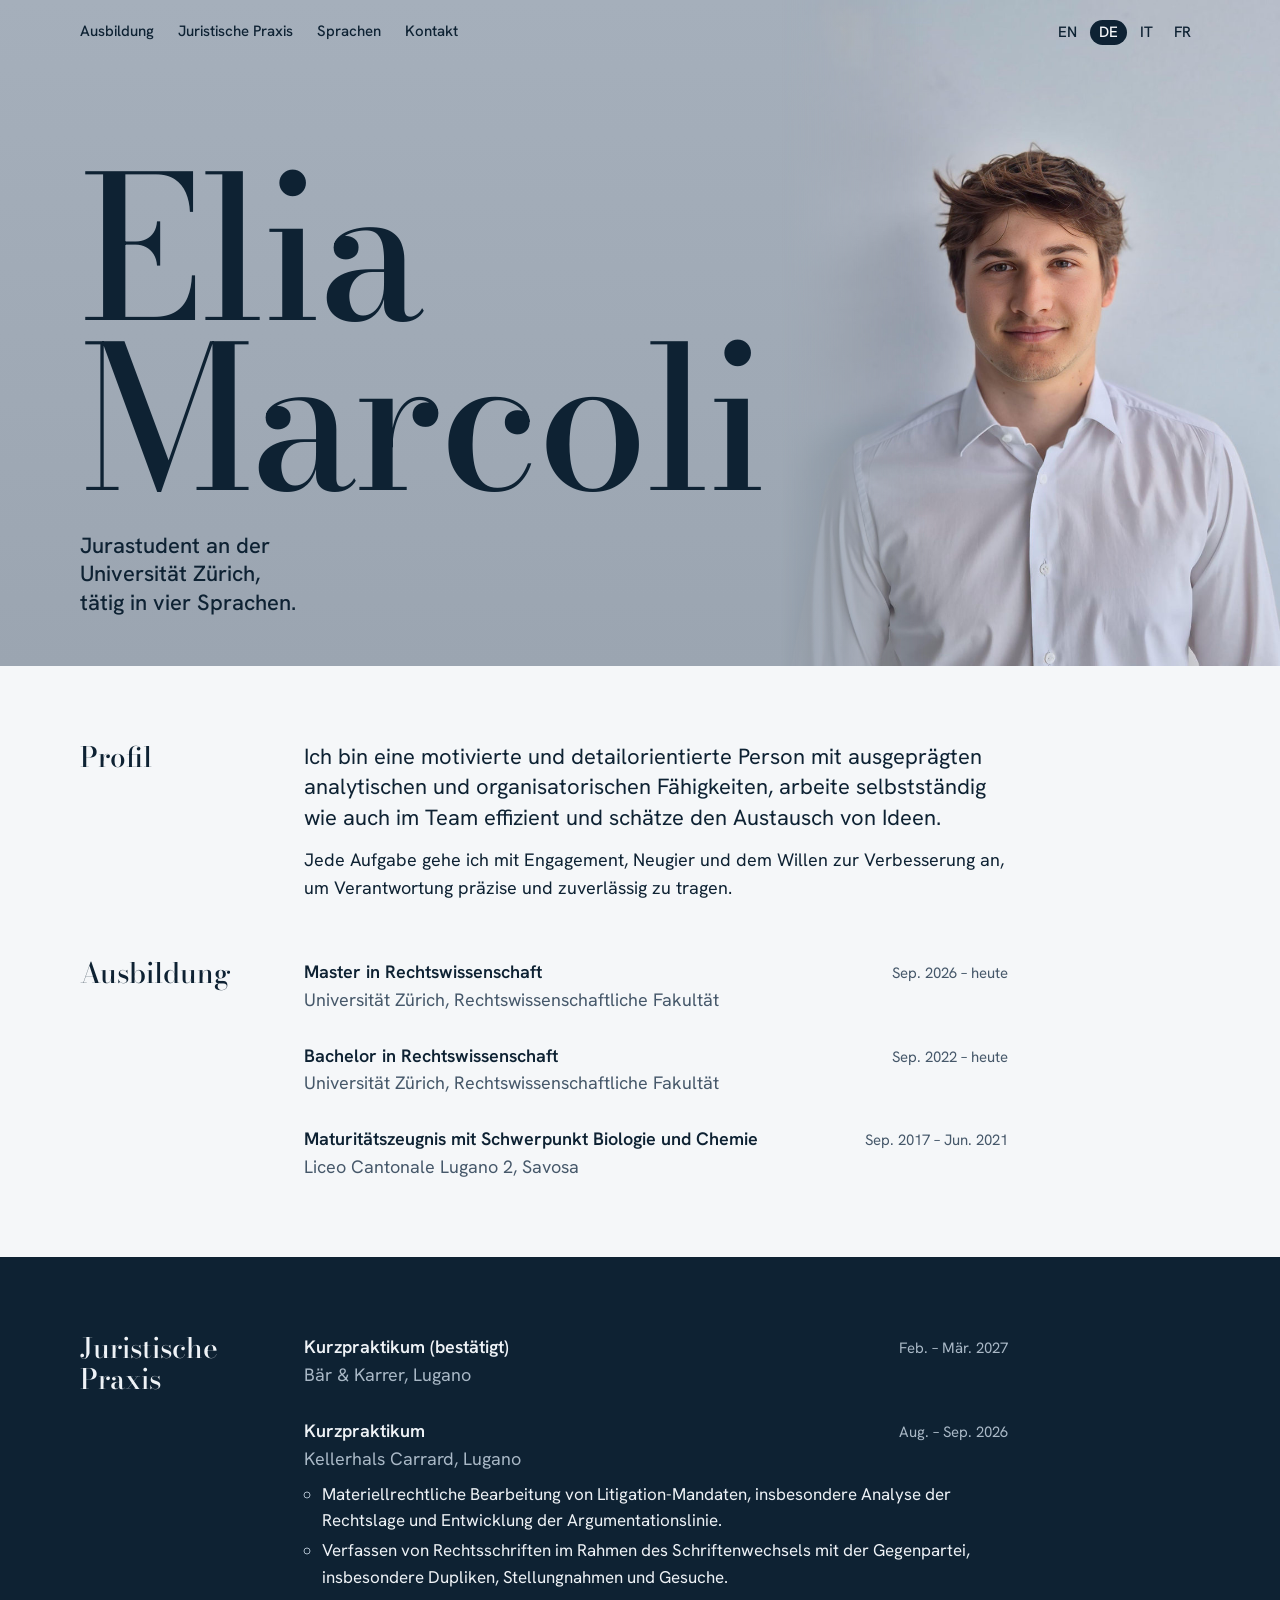
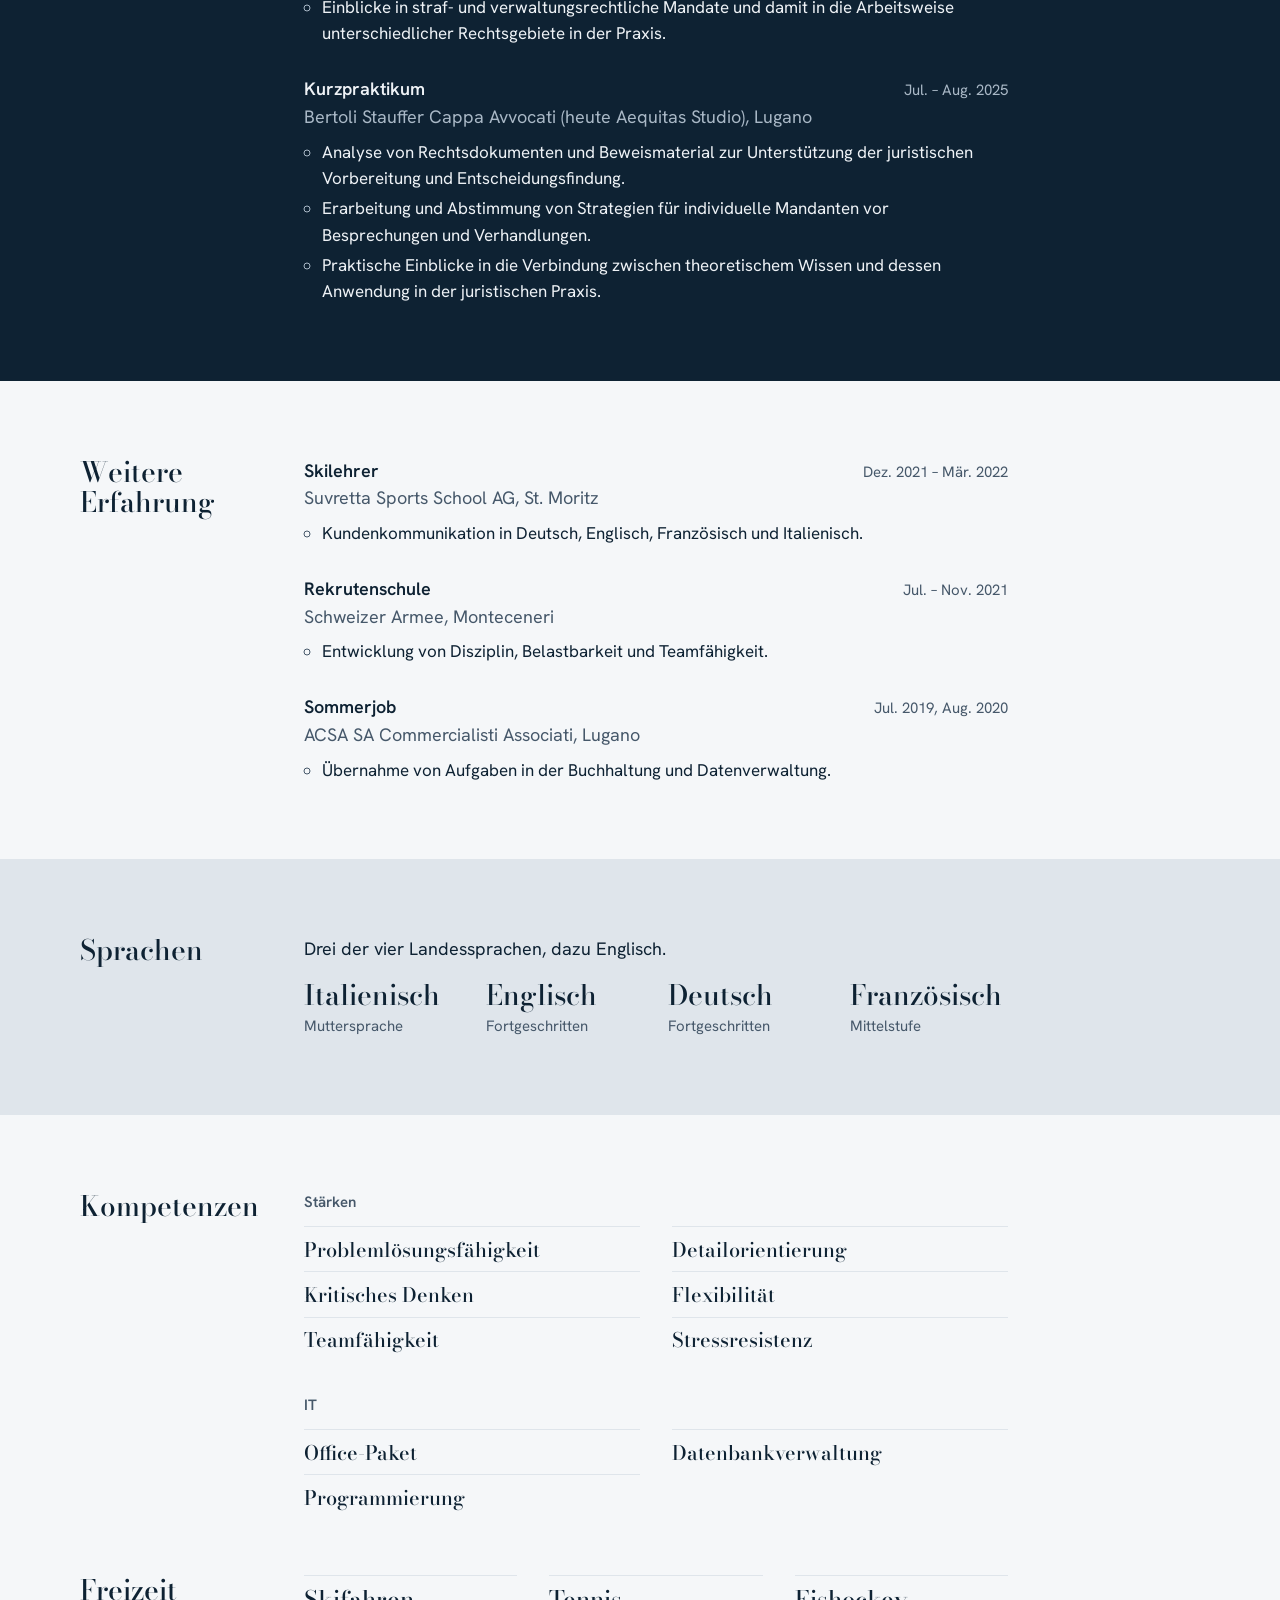
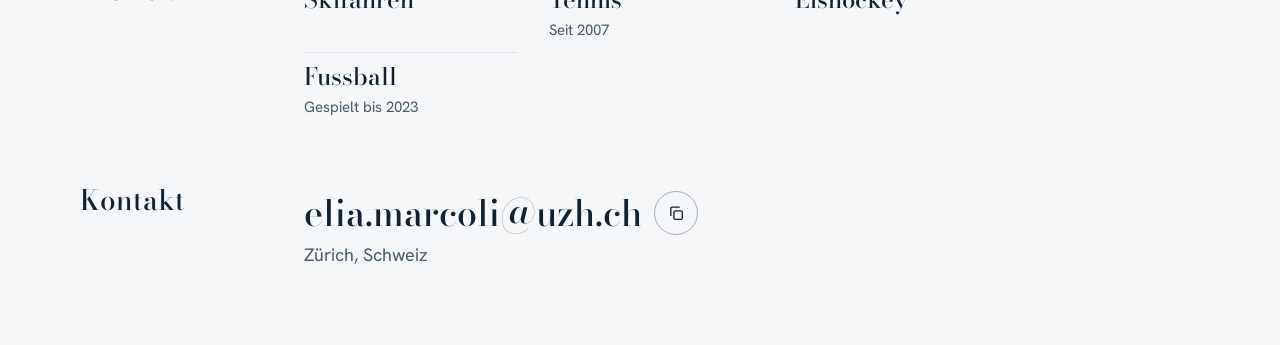
==== commit 9702564e: "Add files via upload" ====
--- a/de/index.html
+++ b/de/index.html
@@ -194,7 +194,7 @@
         <h2>Freizeit</h2>
         <div class="body">
           <ul class="hobbies">
-            <li><b>Skifahren</b><span>Skilehrer in St. Moritz, 2021–22</span></li>
+            <li><b>Skifahren</b></li>
             <li><b>Tennis</b><span>Seit 2007</span></li>
             <li><b>Eishockey</b></li>
             <li><b>Fussball</b><span>Gespielt bis 2023</span></li>
